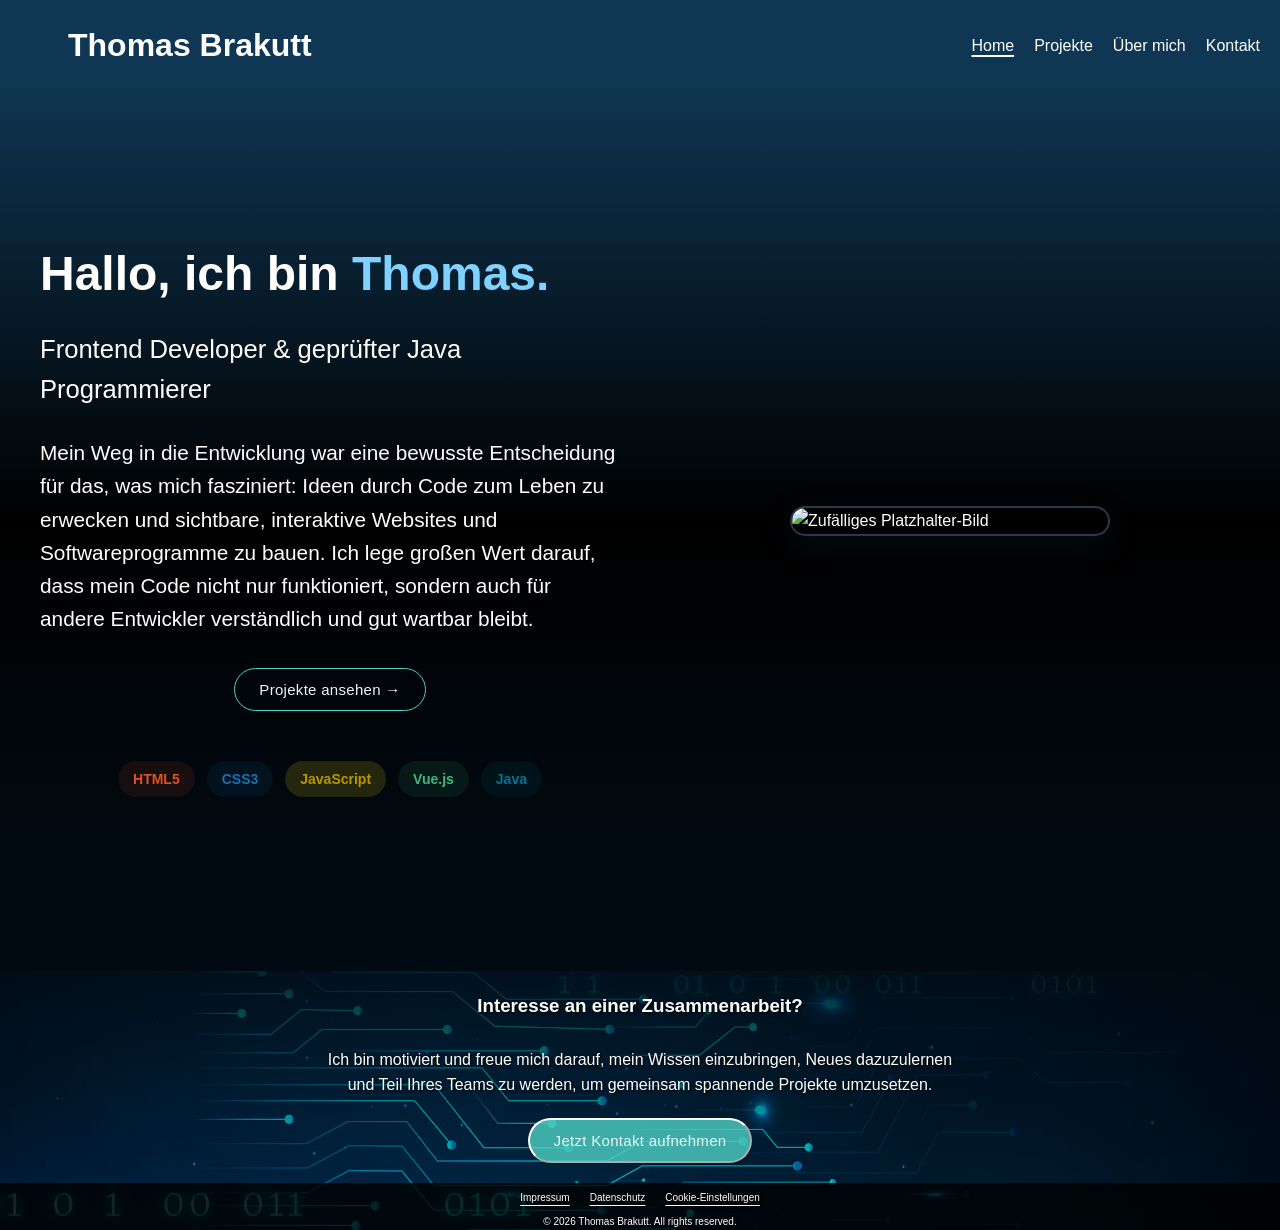
==== index.html @ 60d69ef4 "work on styling und text" ====
<!DOCTYPE html>
<html lang="en">

<head>
    <meta charset="UTF-8">
    <meta name="viewport" content="width=device-width, initial-scale=1.0">
    <title>Portfolio - Thomas Brakutt</title>

    <link rel="stylesheet" href="style.css">
    <script src="script.js"></script>

</head>

<body class="home">
    <header>
        <h1 class="head-h1">Thomas Brakutt</h1>
        <nav>
            <ul>
                <li><a href="#home" class="nav-home">Home</a></li>
                <li><a href="projekte.html" class="nav-projekte">Projekte</a></li>
                <li><a href="ueber-mich.html" class="nav-ueber-mich">Über mich</a></li>
                <li><a href="kontakt.html" class="nav-kontakt">Kontakt</a></li>
            </ul>
        </nav>
    </header>
    <main>
        <section class="text-section">
            <h1 class="title">Hallo, ich bin
                <strong class="color-word">Thomas.</strong>
            </h1>
            <br>
            <p class="intro-text">
                Frontend Developer & geprüfter Java Programmierer </p>
            <br>
            <p class="running-text">
                Mein Weg in die Entwicklung war eine bewusste Entscheidung für das, was mich fasziniert: Ideen durch
                Code zum Leben zu erwecken und sichtbare, interaktive Websites und Softwareprogramme zu bauen. Ich lege
                großen Wert darauf, dass mein Code nicht nur funktioniert, sondern auch für andere Entwickler
                verständlich und gut wartbar bleibt.
            </p>
            <button class="button-main" id="projekte-button">Projekte ansehen →</button>

            <ul class="tech-stack">
                <li class="badge tech-html">HTML5</li>
                <li class="badge tech-css">CSS3</li>
                <li class="badge tech-js">JavaScript</li>
                <li class="badge tech-vue">Vue.js</li>
                <li class="badge tech-java">Java</li>
            </ul>

        </section>

        <figure>
            <!--  <img src="assets/images/profilbild.jpg" alt="Beschreibung des Bildes"> -->
            <img src="https://picsum.photos/400/550" alt="Zufälliges Platzhalter-Bild">
            <figcaption>Thomas Brakutt, Profilbild</figcaption>
        </figure>
    </main>

    <footer>
        <section class="footer-info">
            <h3>Interesse an einer Zusammenarbeit?</h3>
            <br>
            <p>Ich bin motiviert und freue mich darauf, mein Wissen einzubringen, Neues dazuzulernen
                <br>
                und Teil Ihres Teams zu werden, um gemeinsam spannende Projekte umzusetzen.
            </p>
        </section>

        <button class="button-footer" id="kontakt-button">Jetzt Kontakt aufnehmen</button>

        <section class="footnote">
            <nav>
                <ul>
                    <li><a href="#impressum">Impressum</a></li>
                    <li><a href="#datenschutz">Datenschutz</a></li>
                    <li><a href="#cookie-einstellungen">Cookie-Einstellungen</a></li>
                </ul>
            </nav>
            <p class="copy">&copy; 2026 Thomas Brakutt. All rights reserved.</p>
        </section>
    </footer>
</body>

</html>
---- style.css ----
/* CSS Reset: entfernt Standardabstände und sorgt für einheitliche Box-Berechnung */
* {
  margin: 0; /* keine äußeren Abstände */
  padding: 0; /* keine inneren Abstände */
  box-sizing: border-box; /* Breite und Höhe schließen Padding und Border ein */
}

html,
body {
  height: 100%; /* Seitenhöhe auf volle Viewport-Höhe setzen */
  font-family: Arial, sans-serif; /* Standard-Schriftart für die Seite */
}

body {
  line-height: 1.6; /* bessere Lesbarkeit durch großzügigen Zeilenabstand */
  color: #333; /* dunkle Textfarbe für guten Kontrast */
  background-color: #fff; /* weißer Seitenhintergrund */
}

/* Weitere häufige Resets */
a {
  text-decoration: none; /* Links ohne Unterstrich anzeigen */
}

ul,
ol {
  list-style: none; /* Aufzählungszeichen und Nummerierungen entfernen */
}

img {
  max-width: 100%; /* Bilder passen sich an die Containerbreite an */
  height: auto; /* Höhe wird proportional beibehalten */
}

/* CSS-Variablen für wiederverwendbare Button-Stile */
:root {
  --button-padding: 12px 24px; /* Innenabstand der Buttons */
  --button-font-size: 15px; /* Schriftgröße der Buttons */
  --button-border-radius: 999px; /* sehr weich abgerundete Ecken */
  --button-bg-color: transparent; /* transparenten Hintergrund */
  --button-color: #e6f7f7; /* helle Textfarbe */
  --button-border-color: #4fd1c5; /* türkisfarbener Rand */
  --button-hover-bg: rgba(79, 209, 197, 0.18); /* dezente Hover-Füllung */
}

/* ---------------    Styling für den Header    --------------- */
header {
  background-color: #0f3754; /* dunkler Blaugrau-Hintergrund */
  padding: 20px 20px 0px; /* Außenabstand im Header */
  display: flex; /* Flexbox für Layout */
  justify-content: space-between; /* Inhalt links und rechts verteilen */
  align-items: center; /* Inhalte vertikal zentrieren */
}

header h1 {
  color: white; /* weiße Schrift im Header */
  margin-left: 3rem; /* Abstand vom linken Rand */
}

header nav ul {
  display: flex; /* Navigation in einer Reihe anordnen */
  gap: 20px; /* Abstand zwischen den Navigationseinträgen */
}

header nav ul li a {
  color: white; /* weiße Linkfarbe */
  text-decoration: none; /* kein Unterstrich standardmäßig */
  text-decoration-color: white; /* Unterstrichfarbe weiß */
  text-underline-offset: 4px; /* Unterstrich etwas höher setzen */
  transition: all 0.2s ease; /* sanfter Übergang bei Hover */
}

header nav ul li a:hover {
  color: #e0e0e0; /* hellere Farbe beim Hover */
  text-decoration: underline; /* Unterstrich beim Hover */
  text-decoration-thickness: 2px; /* etwas dickere Linie */
}

header nav ul li a:active {
  text-decoration-thickness: 3px; /* kräftigerer Unterstrich beim Klick */
  color: #cccccc; /* etwas hellere Farbe beim Aktivieren */
}

/* Aktive Links basierend auf der Seite */
body.home .nav-home,
body.projekte .nav-projekte,
body.ueber-mich .nav-ueber-mich,
body.kontakt .nav-kontakt {
  text-decoration: underline; /* aktive Seite in Navigation hervorheben */
  text-decoration-thickness: 2px; /* dickere Unterstreichung */
}

/* ---------------    Styling für den main    ---------------  */
main {
  background: linear-gradient(
    to bottom,
    #0f3754 0%,
    black 50%,
    #010a12 90%
  ); /* dunkler Farbverlauf als Hintergrund */
  color: white; /* Textfarbe für weißen Text auf dunklem Hintergrund */
  display: flex; /* Inhalte nebeneinander anordnen */
  align-items: center; /* Inhalte vertikal zentrieren */
  justify-content: space-between;
  padding: 20px; /* Innenabstand */
  min-height: 100vh; /* Hauptbereich nimmt mindestens die ganze Bildschirmhöhe ein */
}

main section {
  flex: 1; /* Section kann flexibel wachsen oder schrumpfen */
  max-width: 50%; /* Breite der Section begrenzen */
  display: flex; /* Flexbox für den Inhalt */
  flex-direction: column; /* Inhalte untereinander anordnen */
  align-items: flex-start; /* Inhalte linksbündig ausrichten */
  justify-content: center; /* Textblock vertikal sauber ausrichten */
}

.text-section {
  padding: 20px; /* Innenabstand für den Textbereich */
}

main section h1,
main section p {
  text-align: left; /* Text links ausrichten */
  width: 100%; /* volle Breite der Section nutzen */
}
.color-word {
  color: #7fd1ff; /* Beispiel-Farbe für hervorzuhebende Wörter */
}

.title {
  font-size: 3rem; /* große Überschrift */
  line-height: 1.2; /* kompakter Zeilenabstand */
}

.intro-text {
  font-size: 1.6rem; /* etwas größere Schrift für Einleitung */
}

.running-text {
  font-size: 1.3rem; /* Standardgröße für Fließtext */
}

/* ---------------    Styling Badges    ---------------  */

/* Container für die Badges */
.tech-stack {
  display: flex;
  justify-content: center; /* Zentriert die Badges horizontal */
  flex-wrap: wrap; /* Bricht automatisch in die nächste Zeile um, wenn der Platz knapp wird */
  gap: 12px; /* Abstand zwischen den Badges */
  list-style: none; /* Entfernt die Aufzählungspunkte */
  padding: 0; /* Entfernt Standard-Padding der Liste */
  margin: 50px auto 0; /* Abstand nach oben und re/li auto */
}

/* Basis-Styling für jedes einzelne Badge */
.badge {
  font-family: sans-serif; /* Nutze hier gerne deine globale Schriftart */
  font-size: 0.875rem; /* Etwas kleiner als der Fließtext (ca. 14px) */
  font-weight: 600; /* Leicht fett für bessere Lesbarkeit */
  padding: 6px 14px; /* Innerer Abstand: oben/unten 6px, links/rechts 14px */
  border-radius: 20px; /* Macht die typische, runde Pillen-Form */
  border: 1px solid rgba(0, 0, 0, 0.08); /* Sehr feiner, dezenter Rand */
  transition: transform 0.2s ease; /* Weicher Effekt beim Drüberfahren */
}

/* Ein kleiner Hover-Effekt zeigt, dass die Seite interaktiv ist */
.badge:hover {
  transform: translateY(-2px);
}

/* Individuelle, dezente Markenfarben (Clean & Pastell) */
.tech-html {
  background-color: rgba(227, 79, 38, 0.1); /* HTML Orange mit 10% Deckkraft */
  color: #e34f26;
}

.tech-css {
  background-color: rgba(21, 114, 182, 0.1); /* CSS Blau mit 10% Deckkraft */
  color: #1572b6;
}

.tech-js {
  background-color: rgba(
    247,
    223,
    30,
    0.15
  ); /* JS Gelb (etwas mehr Deckkraft wegen Lesbarkeit) */
  color: #b89700; /* Etwas dunkleres Gelb für guten Kontrast */
}

.tech-vue {
  background-color: rgba(65, 184, 131, 0.1); /* Vue Grün mit 10% Deckkraft */
  color: #41b883;
}

.tech-java {
  background-color: rgba(0, 115, 150, 0.1); /* Java Blau mit 10% Deckkraft */
  color: #007396;
}

/* ---------------   Ende Styling Badges    ---------------  */

main figure {
  flex-shrink: 0; /* Bildbereich wird nicht kleiner als gewünscht */
  flex-basis: 40%; /* Bildbereich etwas kleiner machen */
  display: flex; /* Bild zentriert im Bereich platzieren */
  justify-content: flex-end; /* horizontal zentrieren */
  align-items: center; /* vertikal zentrieren */
  padding-right: 150px;
}

main figure img {
  display: block; /* Bild als Blockelement */
  width: 320px; /* Bild etwas kleiner als zuvor */
  min-width: 320px; /* Mindestbreite für das Bild */
  max-width: none; /* nicht größer als der Container */
  object-fit: cover; /* Bild passend zuschneiden */
  margin: 0; /* keine zusätzlichen Abstände */

  border-radius: 48px; /* weich abgerundete Ecken statt Pillenform */
  border-color: rgba(60, 84, 101, 0.68); /* dezenter blauer Rahmen */
  border-width: 2px; /* etwas feinerer Rahmen */
  border: 2px solid rgba(60, 84, 101, 0.68);
  /*border-style: solid; /* durchgezogener Rahmen */
  box-shadow: 0 10px 30px rgba(15, 55, 84, 0.25); /* dezentere Schattenwirkung */
}

main figcaption {
  position: absolute; /* aus dem normalen Flow genommen */
  left: -10000px; /* weit nach links verschoben */
  width: 1px; /* sehr kleine Breite */
  height: 1px; /* sehr kleine Höhe */
  overflow: hidden; /* Inhalte nicht sichtbar machen */
}

main section button {
  margin-top: 2rem; /* Abstand zum vorherigen Inhalt */
  margin-inline: 0; /* keine seitlichen Abstände */
  align-self: center; /* Button linksbündig unter dem Text blocken */
}

/* Responsive Design: Bei kleinen Bildschirmen (z.B. Mobil) vertikal stapeln */
@media (max-width: 768px) {
  main {
    flex-direction: column; /* bei kleinen Bildschirmen vertikal stapeln */
    text-align: center; /* Text zentrieren */
  }

  body.home main .hero-section {
    align-items: center; /* Inhalte zentriert auf Mobilgeräten */
    max-width: 100%; /* volle Breite nutzen */
  }

  body.home main .hero-section .hero-title,
  body.home main .hero-section p {
    text-align: center; /* Überschrift und Text auf Mobilgeräten zentrieren */
  }

  body.home main .hero-section .hero-title {
    font-size: 2.5rem; /* kleinere Überschrift auf kleinen Displays */
  }

  body.home main .hero-section p {
    font-size: 1rem; /* kleinerer Fließtext auf mobilen Geräten */
  }
}

/* ---------------    Styling für den Footer    --------------- */
footer {
  background:
    linear-gradient(#010a12e0, rgba(0, 0, 0, 0.08)),
    url("assets/images/footer1.jpg"); /* Hintergrundbild im Footer */
  background-size: cover; /* Bild passend über die Fläche legen */
  background-position: center; /* Bild zentrieren */
  background-repeat: no-repeat; /* Bild nicht wiederholen */
  color: var(--button-bg-color); /* Textfarbe aus Variable */
  display: flex; /* Footer-Inhalte flexibel anordnen */
  flex-direction: column; /* vertikal anordnen */
  align-items: center; /* Inhalte zentrieren */
  text-align: center; /* Text zentriert */
  text-shadow: 1px 1px 3px rgba(0, 0, 0, 0.8); /* subtile Schattierung */
}

.footer-info {
  padding: 20px; /* großzügiger Innenabstand im Footer-Textbereich */
  color: white; /* weiße Schriftfarbe für bessere Lesbarkeit */
}

footer nav ul {
  display: flex; /* Footer-Links in einer Reihe */
  justify-content: center; /* zentriert anordnen */
  gap: 20px; /* Abstand zwischen den Links */
}

footer nav ul li a {
  color: white; /* Linkfarbe aus Variable */
  text-decoration: underline; /* Unterstrich für Footer-Links */
  text-decoration-color: white; /* Unterstrichfarbe weiß */
  text-underline-offset: 4px; /* Unterstrich leicht versetzt */
  text-shadow: 1px 1px 3px rgba(0, 0, 0, 0.8); /* Lesbarkeit verbessern */
  font-size: 10px; /* kleine Schriftgröße für Footer-Links */
  transition: all 0.2s ease; /* sanfter Hover-Effekt */
}

footer nav ul li a:hover {
  color: #e0e0e0; /* hellere Farbe beim Hover */
  text-decoration-thickness: 2px; /* etwas dickere Unterstreichung */
}

footer nav ul li a:active {
  text-decoration-thickness: 3px; /* stärkerer Unterstrich beim Klick */
  color: #aaaaaa; /* etwas dunkler beim Aktivieren */
}

.button-footer {
  margin-bottom: 20px; /* Abstand oben und unten zum Button */
  padding: 12px 24px; /* Innenabstand der Buttons */
  font-size: 15px; /* Schriftgröße der Buttons */
  border-radius: 999px; /* sehr weich abgerundete Ecken */
  background-color: #4fd1c4cb; /* transparenten Hintergrund */
  color: #e6f7f7; /* helle Textfarbe */
  border-color: white; /* türkisfarbener Rand */
  cursor: pointer; /* Mauszeiger als Button anzeigen */
  transition: all 0.2s ease; /* sanfte Übergänge bei Hover/Active */
  letter-spacing: 0.02em; /* etwas luftigerer Text */
}

.button-footer:hover {
  background-color: rgba(0, 0, 0, 0.463); /* schwarze Füllung beim Hover */
  transform: translateY(-2px); /* Button leicht nach oben bewegen */
  box-shadow: 0 4px 10px rgba(79, 209, 197, 0.16); /* subtiler Glow-Effekt */
}

.button-footer:active {
  transform: translateY(0) scale(0.98); /* beim Klick wieder zurück und leicht kleiner */
}

/* Styling für Buttons (Hauptstyling) */
.button-main {
  padding: var(--button-padding); /* Innenabstand aus Variable */
  font-size: var(--button-font-size); /* Schriftgröße aus Variable */
  border-radius: var(--button-border-radius); /* sehr weich abgerundete Ecken */
  background-color: var(--button-bg-color); /* transparenter Hintergrund */
  color: var(--button-color); /* helle Textfarbe */
  border: 1px solid var(--button-border-color); /* dünner türkisfarbener Rand */
  cursor: pointer; /* Mauszeiger als Button anzeigen */
  transition: all 0.2s ease; /* sanfte Übergänge bei Hover/Active */
  letter-spacing: 0.02em; /* etwas luftigerer Text */
}

/* ---------------    Styling für .footnote    --------------- */
.footnote {
  width: 100%; /* volle Breite der Fußzeile */
  margin: 0; /* keine äußeren Abstände */
  background-color: rgba(
    0,
    0,
    0,
    0.8
  ); /* dunkler Hintergrund für bessere Lesbarkeit */
  color: white; /* weiße Textfarbe */
  text-align: center; /* zentrierter Text */
}

.button-main:hover {
  background-color: var(
    --button-hover-bg
  ); /* dezente türkisfarbene Füllung beim Hover */
  transform: translateY(-2px); /* Button leicht nach oben bewegen */
  box-shadow: 0 4px 10px rgba(79, 209, 197, 0.16); /* subtiler Glow-Effekt */
}

.button-main:active {
  transform: translateY(0) scale(0.98); /* beim Klick wieder zurück und leicht kleiner */
}

.copy {
  margin-top: 5px; /* kleiner Abstand nach oben */
  font-size: 10px; /* kleine Schriftgröße für Copyright */
}

/* ---------------    Styling für Über mich    --------------- */

/* Bild eckig machen und zentrieren */
body.ueber-mich main figure img {
  border-radius: 0; /* auf der Über-mich-Seite eckig statt rund */
  display: block; /* Bild als Block anzeigen */
  margin: 0 auto; /* Bild horizontal zentrieren */
}

/* Text zentrieren */
body.ueber-mich main section h2 {
  text-align: center; /* Überschrift zentriert */
  margin-bottom: 20px; /* Abstand zur folgenden Textpassage */
}

body.ueber-mich main section p {
  margin-inline: 20px; /* seitlicher Abstand für den Fließtext */
}

body.nav-ueber-mich main section button {
  margin-left: 100px; /* Button etwas weiter nach rechts verschoben */
}
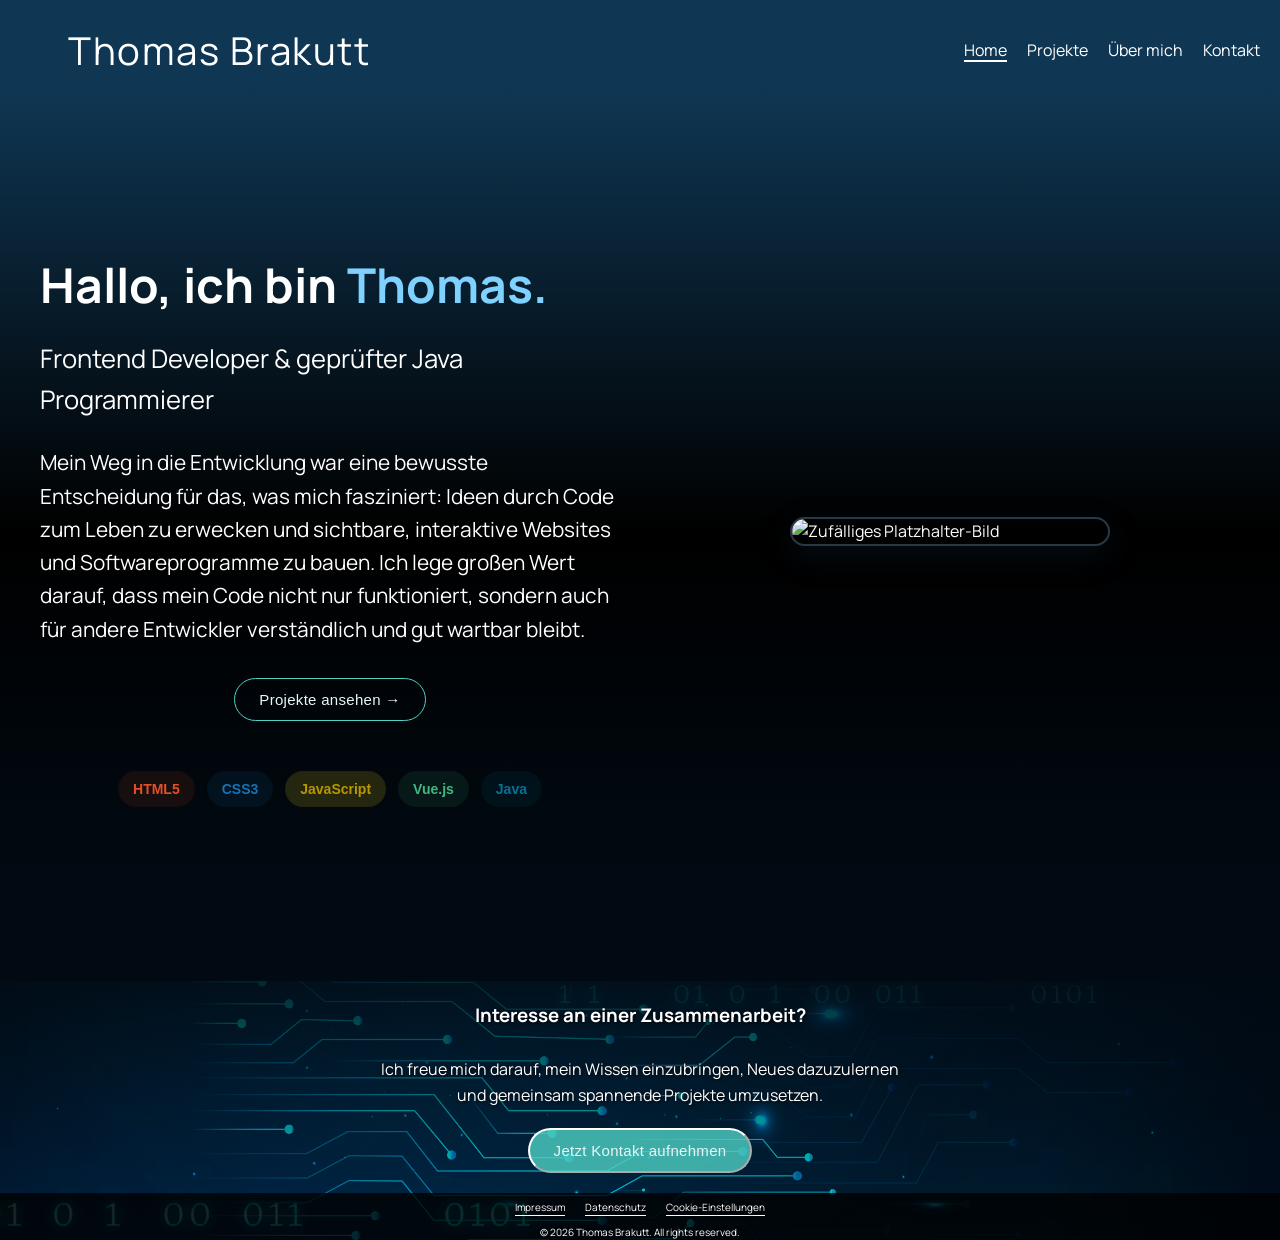
==== commit c3ce5d2d: "styling und inhalte hinzugefügt" ====
--- a/index.html
+++ b/index.html
@@ -6,6 +6,11 @@
     <meta name="viewport" content="width=device-width, initial-scale=1.0">
     <title>Portfolio - Thomas Brakutt</title>
 
+    <link rel="preconnect" href="https://fonts.googleapis.com">
+    <link rel="preconnect" href="https://fonts.gstatic.com" crossorigin>
+    <link href="https://fonts.googleapis.com/css2?family=Manrope:wght@400;500;600;700&family=VT323&display=swap"
+        rel="stylesheet">
+
     <link rel="stylesheet" href="style.css">
     <script src="script.js"></script>
 
@@ -13,7 +18,7 @@
 
 <body class="home">
     <header>
-        <h1 class="head-h1">Thomas Brakutt</h1>
+        <h1>Thomas Brakutt</h1>
         <nav>
             <ul>
                 <li><a href="#home" class="nav-home">Home</a></li>
@@ -61,10 +66,8 @@
         <section class="footer-info">
             <h3>Interesse an einer Zusammenarbeit?</h3>
             <br>
-            <p>Ich bin motiviert und freue mich darauf, mein Wissen einzubringen, Neues dazuzulernen
-                <br>
-                und Teil Ihres Teams zu werden, um gemeinsam spannende Projekte umzusetzen.
-            </p>
+            <p>Ich freue mich darauf, mein Wissen einzubringen, Neues dazuzulernen<br>und gemeinsam spannende Projekte
+                umzusetzen.</p>
         </section>
 
         <button class="button-footer" id="kontakt-button">Jetzt Kontakt aufnehmen</button>
--- a/style.css
+++ b/style.css
@@ -1,3 +1,5 @@
+@import url("https://fonts.googleapis.com/css2?family=Manrope:wght@400;500;600;700&family=VT323&display=swap");
+
 /* CSS Reset: entfernt Standardabstände und sorgt für einheitliche Box-Berechnung */
 * {
   margin: 0; /* keine äußeren Abstände */
@@ -8,7 +10,7 @@
 html,
 body {
   height: 100%; /* Seitenhöhe auf volle Viewport-Höhe setzen */
-  font-family: Arial, sans-serif; /* Standard-Schriftart für die Seite */
+  font-family: "Manrope", sans-serif; /* Standard-Schriftart für die Seite */
 }
 
 body {
@@ -53,6 +55,10 @@
 }
 
 header h1 {
+  font-family: "Manrope", sans-serif;
+  font-size: 2.4rem;
+  font-weight: 400;
+  letter-spacing: 0.04em;
   color: white; /* weiße Schrift im Header */
   margin-left: 3rem; /* Abstand vom linken Rand */
 }
@@ -106,6 +112,15 @@
   min-height: 100vh; /* Hauptbereich nimmt mindestens die ganze Bildschirmhöhe ein */
 }
 
+/* Projekte: vertikales Layout (Intro oben, Grid mittig, GitHub-Link unten) */
+body.projekte main {
+  flex-direction: column;
+  align-items: center;
+  justify-content: flex-start;
+  padding-top: 40px;
+  padding-bottom: 60px;
+}
+
 main section {
   flex: 1; /* Section kann flexibel wachsen oder schrumpfen */
   max-width: 50%; /* Breite der Section begrenzen */
@@ -200,6 +215,384 @@
   background-color: rgba(0, 115, 150, 0.1); /* Java Blau mit 10% Deckkraft */
   color: #007396;
 }
+
+/* =====================================================
+   PROJEKTE
+   ===================================================== */
+
+/* -----------------------------------------------------
+   Gesamtes Layout der Projektseite
+   ----------------------------------------------------- */
+
+body.projekte main {
+  display: flex;
+  flex-direction: column;
+
+  align-items: center;
+  justify-content: flex-start;
+
+  min-height: 100vh;
+
+  padding: 60px clamp(24px, 5vw, 80px) 80px;
+}
+
+/*
+   WICHTIG:
+   Überschreibt die allgemeine Regel:
+
+   main section {
+     max-width: 50%;
+     flex: 1;
+     ...
+   }
+
+   Diese Regel hatte die Projektseite eingeengt.
+*/
+body.projekte main > section {
+  width: 100%;
+  max-width: 1200px;
+
+  flex: none;
+
+  padding: 0;
+}
+
+/* =====================================================
+   INTRO
+   ===================================================== */
+
+body.projekte .projects-intro {
+  width: 100%;
+  max-width: 800px;
+
+  margin: 0 auto 50px;
+
+  display: block;
+
+  text-align: center;
+
+  color: white;
+}
+
+/* Überschrift */
+body.projekte .projects-intro h1 {
+  width: 100%;
+
+  margin-bottom: 14px;
+
+  text-align: center;
+
+  font-size: clamp(2.2rem, 4vw, 3rem);
+  line-height: 1.2;
+
+  color: #ffffff;
+}
+
+/* Beschreibung unter Überschrift */
+body.projekte .projects-intro p {
+  width: 100%;
+
+  text-align: center;
+
+  font-size: 1.05rem;
+  line-height: 1.7;
+
+  color: rgba(230, 247, 247, 0.85);
+}
+
+/* =====================================================
+   PROJEKT GRID
+   ===================================================== */
+
+body.projekte .projects-grid {
+  width: 100%;
+  max-width: 1200px;
+
+  margin: 0 auto 45px;
+
+  display: grid;
+
+  grid-template-columns: repeat(3, minmax(0, 1fr));
+
+  gap: 24px;
+
+  align-items: stretch;
+}
+
+/* =====================================================
+   PROJEKT KARTE
+   ===================================================== */
+
+.project-card {
+  width: 100%;
+
+  display: flex;
+  flex-direction: column;
+
+  overflow: hidden;
+
+  color: #ffffff;
+
+  /*
+     Dunkle Karte, damit sie sich schön
+     in dein bestehendes Design einfügt
+  */
+  background: rgba(15, 55, 84, 0.38);
+
+  border: 1px solid rgba(79, 209, 197, 0.18);
+
+  border-radius: 16px;
+
+  box-shadow: 0 12px 30px rgba(0, 0, 0, 0.25);
+
+  transition:
+    transform 0.25s ease,
+    border-color 0.25s ease,
+    box-shadow 0.25s ease;
+}
+
+/* =====================================================
+   HOVER DER GESAMTEN KARTE
+   ===================================================== */
+
+.project-card:hover {
+  transform: translateY(-6px);
+
+  border-color: rgba(79, 209, 197, 0.65);
+
+  box-shadow:
+    0 15px 35px rgba(0, 0, 0, 0.35),
+    0 0 18px rgba(79, 209, 197, 0.13);
+}
+
+/* =====================================================
+   PROJEKT BILD
+   ===================================================== */
+
+.project-card img {
+  display: block;
+
+  width: 100%;
+
+  /*
+     Alle Projektbilder bekommen
+     dasselbe Seitenverhältnis
+  */
+  aspect-ratio: 16 / 10;
+
+  height: auto;
+
+  object-fit: cover;
+
+  /*
+     dezente Trennlinie zwischen
+     Screenshot und Textbereich
+  */
+  border-bottom: 1px solid rgba(79, 209, 197, 0.15);
+}
+
+/* =====================================================
+   INHALT DER KARTE
+   ===================================================== */
+
+.card-body {
+  flex: 1;
+
+  display: flex;
+  flex-direction: column;
+
+  padding: 22px;
+
+  gap: 10px;
+}
+
+/* Projektname */
+.card-body h3 {
+  margin: 0;
+
+  font-size: 1.25rem;
+  font-weight: 600;
+
+  color: #ffffff;
+}
+
+/* Beschreibung */
+.card-body p {
+  margin: 0;
+
+  flex: 1;
+
+  font-size: 0.95rem;
+  line-height: 1.6;
+
+  color: rgba(230, 247, 247, 0.8);
+}
+
+/* =====================================================
+   BUTTON-BEREICH
+   ===================================================== */
+
+.card-actions {
+  display: flex;
+
+  gap: 10px;
+
+  margin-top: 16px;
+
+  flex-wrap: wrap;
+}
+
+/* Grunddesign für beide Links */
+.btn {
+  display: inline-flex;
+
+  align-items: center;
+  justify-content: center;
+
+  padding: 9px 18px;
+
+  border-radius: 999px;
+
+  font-size: 0.9rem;
+  font-weight: 500;
+
+  text-decoration: none;
+
+  cursor: pointer;
+
+  transition:
+    transform 0.2s ease,
+    background-color 0.2s ease,
+    border-color 0.2s ease,
+    box-shadow 0.2s ease;
+}
+
+/* =====================================================
+   LIVE BUTTON
+   ===================================================== */
+
+.btn-outline {
+  color: var(--button-border-color);
+
+  background: transparent;
+
+  border: 1px solid var(--button-border-color);
+}
+
+.btn-outline:hover {
+  background: var(--button-hover-bg);
+
+  transform: translateY(-2px);
+
+  box-shadow: 0 0 10px rgba(79, 209, 197, 0.25);
+}
+
+/* =====================================================
+   REPO BUTTON
+   ===================================================== */
+
+.btn-primary {
+  color: #071a1a;
+
+  background: var(--button-border-color);
+
+  border: 1px solid var(--button-border-color);
+}
+
+.btn-primary:hover {
+  transform: translateY(-2px);
+
+  box-shadow: 0 0 12px rgba(79, 209, 197, 0.4);
+}
+
+/* =====================================================
+   GITHUB BEREICH
+   ===================================================== */
+
+body.projekte .projects-more {
+  width: 100%;
+  max-width: 1200px;
+
+  display: flex;
+
+  justify-content: center;
+  align-items: center;
+
+  margin: 5px auto 0;
+}
+
+/* GitHub Button */
+.btn-github {
+  display: inline-flex;
+
+  align-items: center;
+  justify-content: center;
+
+  padding: 11px 22px;
+
+  color: #e6f7f7;
+
+  background: transparent;
+
+  border: 1px solid var(--button-border-color);
+
+  border-radius: 999px;
+
+  font-weight: 500;
+
+  transition:
+    transform 0.2s ease,
+    background-color 0.2s ease,
+    box-shadow 0.2s ease;
+}
+
+.btn-github:hover {
+  background: var(--button-hover-bg);
+
+  transform: translateY(-2px);
+
+  box-shadow: 0 0 12px rgba(79, 209, 197, 0.25);
+}
+
+/* =====================================================
+   RESPONSIVE
+   ===================================================== */
+
+/* Tablet */
+@media (max-width: 1024px) {
+  body.projekte .projects-grid {
+    grid-template-columns: repeat(2, minmax(0, 1fr));
+  }
+}
+
+/* Smartphone */
+@media (max-width: 700px) {
+  body.projekte main {
+    padding: 40px 20px 60px;
+  }
+
+  body.projekte .projects-intro {
+    margin-bottom: 35px;
+  }
+
+  body.projekte .projects-grid {
+    grid-template-columns: 1fr;
+
+    gap: 20px;
+  }
+
+  .project-card {
+    max-width: 500px;
+
+    margin-inline: auto;
+  }
+
+  .card-actions {
+    justify-content: flex-start;
+  }
+}
+
+/* --------------- Ende Projekte --------------- */
 
 /* ---------------   Ende Styling Badges    ---------------  */
 
@@ -384,23 +777,458 @@
 
 /* ---------------    Styling für Über mich    --------------- */
 
-/* Bild eckig machen und zentrieren */
+/* =====================================================
+   ÜBER MICH
+   ===================================================== */
+
+/* Gesamtes Layout der Über-mich-Seite */
+body.ueber-mich main {
+  display: flex;
+
+  align-items: center;
+  justify-content: center;
+
+  gap: clamp(50px, 6vw, 100px);
+
+  padding: 60px clamp(40px, 6vw, 100px);
+}
+
+/* =====================================================
+   TEXTBEREICH
+   ===================================================== */
+
+body.ueber-mich main .about-text {
+  /* Text bekommt etwas mehr Platz als das Bild */
+  flex: 1 1 60%;
+
+  width: 100%;
+  max-width: 750px;
+
+  /* überschreibt dein allgemeines
+     main section { max-width: 50%; } */
+  padding: 0;
+
+  display: flex;
+  flex-direction: column;
+
+  align-items: flex-start;
+  justify-content: center;
+}
+
+/* Überschrift */
+body.ueber-mich .about-text h2 {
+  width: 100%;
+
+  text-align: left;
+
+  margin-bottom: 30px;
+
+  font-size: 2rem;
+}
+
+/* Einzelne Textabsätze */
+body.ueber-mich .about-text p {
+  width: 100%;
+
+  margin: 0 0 1.5rem 0;
+
+  text-align: left;
+
+  line-height: 1.7;
+}
+
+/* Letzter Absatz braucht unten keinen zusätzlichen Abstand */
+body.ueber-mich .about-text p:last-of-type {
+  margin-bottom: 0;
+}
+
+/* =====================================================
+   KONTAKT-BUTTON
+   ===================================================== */
+
+body.ueber-mich .about-text .button-main {
+  align-self: center;
+
+  margin-top: 2rem;
+}
+
+/* =====================================================
+   BILDBEREICH
+   ===================================================== */
+
+body.ueber-mich main figure {
+  flex: 0 1 35%;
+
+  display: flex;
+
+  justify-content: center;
+  align-items: center;
+
+  /* überschreibt dein allgemeines padding-right: 150px */
+  padding-right: 0;
+}
+
+/* Bild */
 body.ueber-mich main figure img {
-  border-radius: 0; /* auf der Über-mich-Seite eckig statt rund */
-  display: block; /* Bild als Block anzeigen */
-  margin: 0 auto; /* Bild horizontal zentrieren */
-}
-
-/* Text zentrieren */
-body.ueber-mich main section h2 {
-  text-align: center; /* Überschrift zentriert */
-  margin-bottom: 20px; /* Abstand zur folgenden Textpassage */
-}
-
-body.ueber-mich main section p {
-  margin-inline: 20px; /* seitlicher Abstand für den Fließtext */
-}
-
-body.nav-ueber-mich main section button {
-  margin-left: 100px; /* Button etwas weiter nach rechts verschoben */
-}
+  display: block;
+
+  width: 100%;
+  max-width: 320px;
+  min-width: 0;
+
+  height: auto;
+
+  object-fit: cover;
+
+  margin: 0;
+
+  /* wenn du es weiterhin eckig möchtest */
+  border-radius: 0;
+
+  border: 2px solid rgba(60, 84, 101, 0.68);
+
+  box-shadow: 0 10px 30px rgba(15, 55, 84, 0.25);
+}
+
+/* =====================================================
+   RESPONSIVE
+   ===================================================== */
+
+@media (max-width: 900px) {
+  body.ueber-mich main {
+    flex-direction: column;
+
+    gap: 50px;
+
+    padding: 40px 24px;
+  }
+
+  body.ueber-mich main .about-text {
+    max-width: 700px;
+
+    flex: none;
+  }
+
+  body.ueber-mich main figure {
+    width: 100%;
+
+    flex: none;
+  }
+
+  body.ueber-mich main figure img {
+    max-width: 280px;
+  }
+}
+/* --------------- Kontaktformular Styles --------------- */
+
+/* =====================================================
+   GRUNDLAYOUT DER KONTAKTSEITE
+   ===================================================== */
+
+body.kontakt main .contact-grid {
+  width: 100%;
+  max-width: 1200px;
+
+  flex: none;
+
+  display: grid;
+  grid-template-columns: 1fr 1fr;
+
+  align-items: center;
+
+  /* Abstand zwischen Text und Formular */
+  gap: clamp(60px, 8vw, 140px);
+
+  /* gesamte Contact-Section mittig auf der Seite */
+  margin: 0 auto;
+
+  padding: 60px 40px;
+}
+
+/* =====================================================
+   LINKE SEITE
+   ===================================================== */
+
+.contact-left {
+  display: flex;
+
+  justify-content: flex-start;
+  align-items: center;
+
+  color: white;
+}
+
+/* Textbereich begrenzen */
+.placeholder-text {
+  width: 100%;
+  max-width: 420px;
+}
+
+/* Überschrift */
+.contact-left .placeholder-text h2 {
+  font-size: 2rem;
+
+  margin-bottom: 12px;
+
+  color: #e6f7f7;
+}
+
+/* Fließtext */
+.contact-left .placeholder-text p {
+  color: rgba(230, 247, 247, 0.9);
+
+  line-height: 1.5;
+
+  text-align: left;
+
+  margin: 0;
+}
+
+/* =====================================================
+   RECHTE SEITE
+   ===================================================== */
+
+.contact-right {
+  display: flex;
+
+  /* Formular innerhalb der rechten Hälfte zentrieren */
+  justify-content: center;
+  align-items: center;
+}
+
+/* =====================================================
+   FORMULAR
+   ===================================================== */
+
+.contact-form {
+  width: 100%;
+  max-width: 520px;
+
+  display: flex;
+  flex-direction: column;
+
+  /* Formularfelder über komplette Formularbreite */
+  align-items: stretch;
+}
+
+/* =====================================================
+   VORNAME + NACHNAME
+   ===================================================== */
+
+.form-row {
+  width: 100%;
+
+  display: grid;
+
+  grid-template-columns: 1fr 1fr;
+
+  gap: 12px;
+}
+
+/* Beide Felder gleich breit */
+.form-row .form-field {
+  width: 100%;
+}
+
+/* =====================================================
+   ALLGEMEINE FORM-FELDER
+   ===================================================== */
+
+.contact-form .form-field {
+  width: 100%;
+
+  max-width: none;
+}
+
+.form-field {
+  position: relative;
+
+  margin-bottom: 16px;
+}
+
+/* =====================================================
+   INPUT + TEXTAREA
+   ===================================================== */
+
+.form-field input,
+.form-field textarea {
+  width: 100%;
+
+  padding: 16px 12px;
+
+  border-radius: 8px;
+
+  border: 1px solid rgba(0, 0, 0, 0.12);
+
+  background: #ffffff;
+
+  color: #0b0b0b;
+
+  font-size: 1rem;
+
+  /*
+     Sorgt dafür, dass Border und Glow
+     weich ein- und ausgeblendet werden
+  */
+  transition:
+    border-color 0.2s ease,
+    box-shadow 0.2s ease;
+}
+
+/* Textarea darf nur vertikal verändert werden */
+.form-field textarea {
+  resize: vertical;
+}
+
+/* =====================================================
+   HOVER-EFFEKT
+   ===================================================== */
+
+.form-field input:hover,
+.form-field textarea:hover {
+  /* gleiche Türkisfarbe wie beim Button */
+  border-color: var(--button-border-color);
+
+  /*
+     Leichter türkisfarbener Glow
+  */
+  box-shadow:
+    0 0 6px rgba(79, 209, 197, 0.45),
+    0 0 14px rgba(79, 209, 197, 0.22);
+}
+
+/* =====================================================
+   FOCUS-EFFEKT
+   Sobald ein Feld angeklickt / ausgewählt wird
+   ===================================================== */
+
+.form-field input:focus,
+.form-field textarea:focus {
+  /* normalen Browser-Rahmen entfernen */
+  outline: none;
+
+  border-color: var(--button-border-color);
+
+  /*
+     Focus etwas stärker als Hover
+  */
+  box-shadow:
+    0 0 8px rgba(79, 209, 197, 0.55),
+    0 0 18px rgba(79, 209, 197, 0.28);
+}
+
+/* =====================================================
+   LABELS
+   Normal: links im Eingabefeld
+   ===================================================== */
+
+.form-field label {
+  position: absolute;
+
+  /* links statt rechts */
+  left: 12px;
+  right: auto;
+
+  top: 50%;
+
+  transform: translateY(-50%);
+
+  color: #6b6b6b;
+
+  pointer-events: none;
+
+  /* wichtig für Floating Label auf dem Rand */
+  background: #ffffff;
+
+  padding: 0 6px;
+
+  text-align: left;
+
+  width: auto;
+
+  transition:
+    transform 0.18s ease,
+    font-size 0.18s ease,
+    top 0.18s ease,
+    color 0.18s ease,
+    left 0.18s ease;
+}
+
+/* =====================================================
+   FLOATING LABEL
+   Beim Anklicken nach oben links auf den Rand
+   ===================================================== */
+
+.form-field input:focus + label,
+.form-field input:not(:placeholder-shown) + label,
+.form-field textarea:focus + label,
+.form-field textarea:not(:placeholder-shown) + label {
+  /* Label auf oberen Rand setzen */
+  top: 0;
+  left: 12px;
+
+  transform: translateY(-50%);
+
+  font-size: 0.82rem;
+
+  color: var(--button-border-color);
+
+  /* weißer Hintergrund über dem Border */
+  background: #ffffff;
+
+  /* etwas mehr Platz um den Text */
+  padding: 1px 7px;
+
+  /* weiche Ecken */
+  border-radius: 6px;
+}
+
+/* =====================================================
+   SENDEN BUTTON
+   ===================================================== */
+
+.contact-form .button-main {
+  margin-top: 8px;
+
+  /* Button mittig unter Formular */
+  align-self: center;
+}
+
+/* =====================================================
+   RESPONSIVE DESIGN
+   ===================================================== */
+
+@media (max-width: 900px) {
+  body.kontakt main .contact-grid {
+    /* Text und Formular untereinander */
+    grid-template-columns: 1fr;
+
+    gap: 50px;
+
+    max-width: 650px;
+
+    padding: 40px 24px;
+  }
+
+  /* Textblock auf kleineren Displays mittiger platzieren */
+  .contact-left {
+    justify-content: center;
+  }
+
+  .placeholder-text {
+    max-width: 520px;
+  }
+
+  /* Formular mittig */
+  .contact-right {
+    justify-content: center;
+  }
+
+  /* Vorname und Nachname untereinander */
+  .form-row {
+    grid-template-columns: 1fr;
+  }
+}
+
+/* --------------- Ende Kontaktformular Styles --------------- */
+/* Ende Kontaktformular Styles */
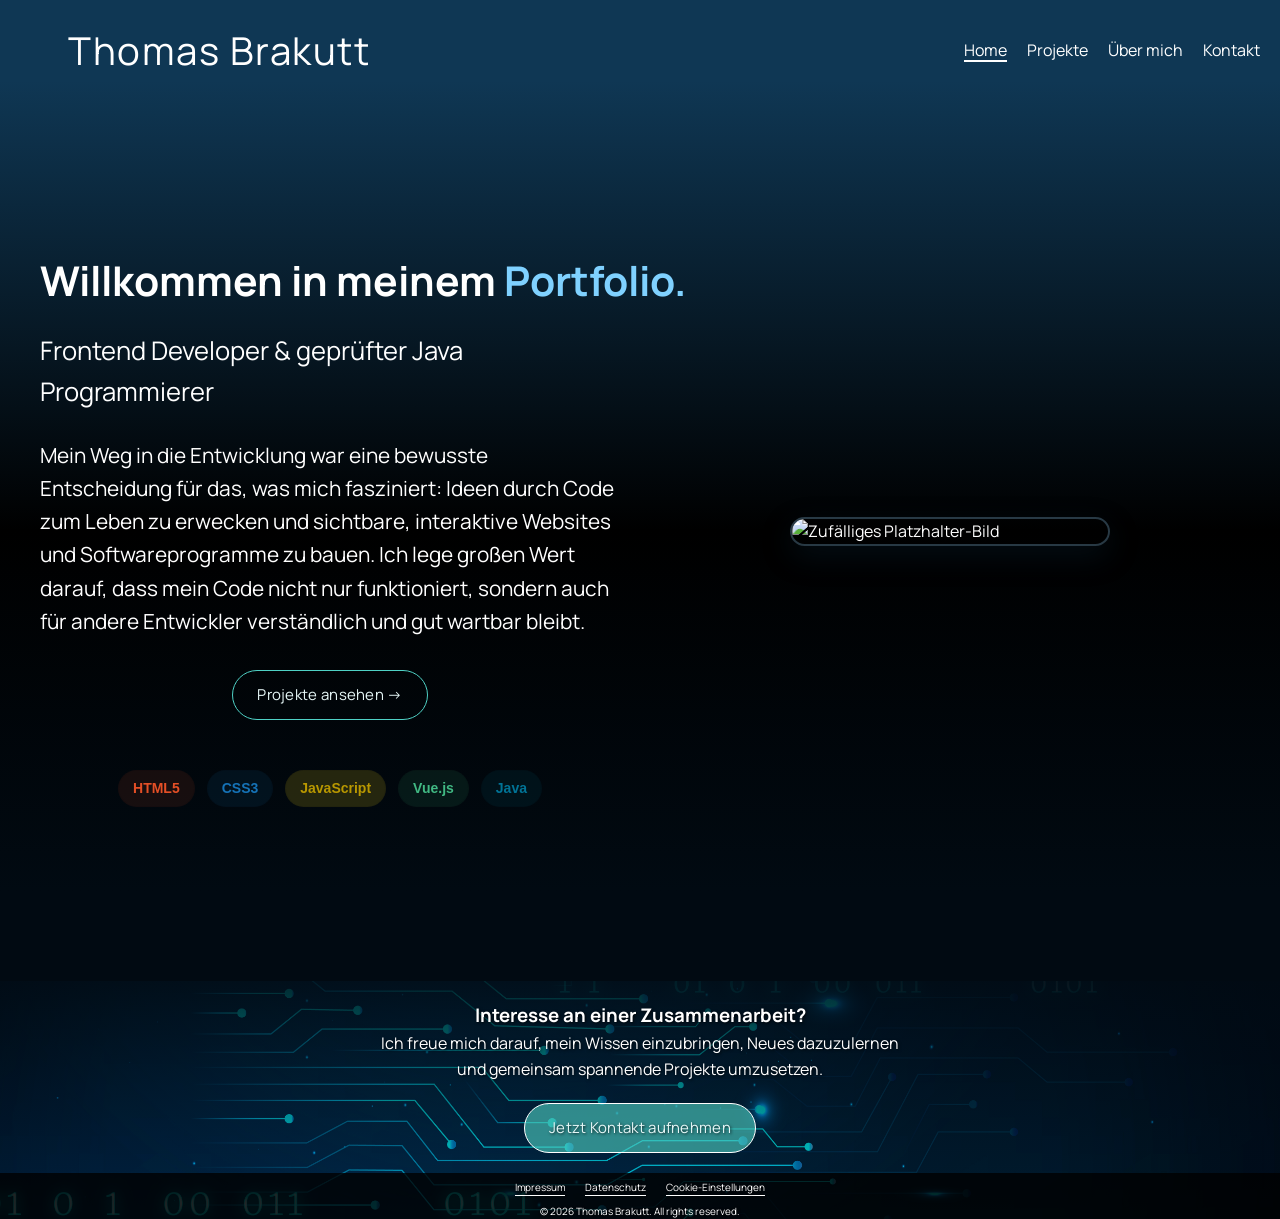
==== commit e3639347: "inhalt u. style_änderungen" ====
--- a/index.html
+++ b/index.html
@@ -1,88 +1,209 @@
 <!DOCTYPE html>
-<html lang="en">
+<html lang="de">
 
 <head>
     <meta charset="UTF-8">
     <meta name="viewport" content="width=device-width, initial-scale=1.0">
+
     <title>Portfolio - Thomas Brakutt</title>
 
     <link rel="preconnect" href="https://fonts.googleapis.com">
     <link rel="preconnect" href="https://fonts.gstatic.com" crossorigin>
+
     <link href="https://fonts.googleapis.com/css2?family=Manrope:wght@400;500;600;700&family=VT323&display=swap"
         rel="stylesheet">
 
     <link rel="stylesheet" href="style.css">
+
     <script src="script.js"></script>
-
 </head>
 
+
 <body class="home">
+
+    <!-- =====================================================
+         HEADER
+         ===================================================== -->
+
     <header>
-        <h1>Thomas Brakutt</h1>
+
+        <h1 class="site-name">
+            <a href="index.html">Thomas Brakutt</a>
+        </h1>
+
         <nav>
             <ul>
-                <li><a href="#home" class="nav-home">Home</a></li>
-                <li><a href="projekte.html" class="nav-projekte">Projekte</a></li>
-                <li><a href="ueber-mich.html" class="nav-ueber-mich">Über mich</a></li>
-                <li><a href="kontakt.html" class="nav-kontakt">Kontakt</a></li>
+                <li>
+                    <a href="index.html" class="nav-home">Home</a>
+                </li>
+
+                <li>
+                    <a href="projekte.html" class="nav-projekte">Projekte</a>
+                </li>
+
+                <li>
+                    <a href="ueber-mich.html" class="nav-ueber-mich">Über mich</a>
+                </li>
+
+                <li>
+                    <a href="kontakt.html" class="nav-kontakt">Kontakt</a>
+                </li>
             </ul>
         </nav>
+
     </header>
+
+
+    <!-- =====================================================
+         MAIN
+         ===================================================== -->
+
     <main>
+
+        <!-- Linke Seite / Text -->
         <section class="text-section">
-            <h1 class="title">Hallo, ich bin
-                <strong class="color-word">Thomas.</strong>
+
+            <h1 class="title">
+                Willkommen in meinem
+                <strong class="color-word">Portfolio.</strong>
             </h1>
+
             <br>
+
             <p class="intro-text">
-                Frontend Developer & geprüfter Java Programmierer </p>
+                Frontend Developer & geprüfter Java Programmierer
+            </p>
+
             <br>
+
             <p class="running-text">
-                Mein Weg in die Entwicklung war eine bewusste Entscheidung für das, was mich fasziniert: Ideen durch
-                Code zum Leben zu erwecken und sichtbare, interaktive Websites und Softwareprogramme zu bauen. Ich lege
-                großen Wert darauf, dass mein Code nicht nur funktioniert, sondern auch für andere Entwickler
-                verständlich und gut wartbar bleibt.
-            </p>
-            <button class="button-main" id="projekte-button">Projekte ansehen →</button>
-
+                Mein Weg in die Entwicklung war eine bewusste Entscheidung für das,
+                was mich fasziniert: Ideen durch Code zum Leben zu erwecken und
+                sichtbare, interaktive Websites und Softwareprogramme zu bauen.
+                Ich lege großen Wert darauf, dass mein Code nicht nur funktioniert,
+                sondern auch für andere Entwickler verständlich und gut wartbar bleibt.
+            </p>
+
+
+            <!-- Link zur Projektseite -->
+            <a href="projekte.html" class="button-main" id="projekte-button">
+                Projekte ansehen →
+            </a>
+
+
+            <!-- Technologien -->
             <ul class="tech-stack">
-                <li class="badge tech-html">HTML5</li>
-                <li class="badge tech-css">CSS3</li>
-                <li class="badge tech-js">JavaScript</li>
-                <li class="badge tech-vue">Vue.js</li>
-                <li class="badge tech-java">Java</li>
+
+                <li class="badge tech-html">
+                    HTML5
+                </li>
+
+                <li class="badge tech-css">
+                    CSS3
+                </li>
+
+                <li class="badge tech-js">
+                    JavaScript
+                </li>
+
+                <li class="badge tech-vue">
+                    Vue.js
+                </li>
+
+                <li class="badge tech-java">
+                    Java
+                </li>
+
             </ul>
 
         </section>
 
+
+        <!-- Rechte Seite / Profilbild -->
         <figure>
-            <!--  <img src="assets/images/profilbild.jpg" alt="Beschreibung des Bildes"> -->
+
+            <!-- später dein echtes Profilbild -->
+            <!--
+            <img
+                src="assets/images/profilbild.jpg"
+                alt="Thomas Brakutt"
+            >
+            -->
+
             <img src="https://picsum.photos/400/550" alt="Zufälliges Platzhalter-Bild">
-            <figcaption>Thomas Brakutt, Profilbild</figcaption>
+
+            <figcaption>
+                Thomas Brakutt, Profilbild
+            </figcaption>
+
         </figure>
+
     </main>
 
+
+    <!-- =====================================================
+         FOOTER
+         ===================================================== -->
+
     <footer>
+
         <section class="footer-info">
-            <h3>Interesse an einer Zusammenarbeit?</h3>
-            <br>
-            <p>Ich freue mich darauf, mein Wissen einzubringen, Neues dazuzulernen<br>und gemeinsam spannende Projekte
-                umzusetzen.</p>
+
+            <h3>
+                Interesse an einer Zusammenarbeit?
+            </h3>
+
+            <p>
+                Ich freue mich darauf, mein Wissen einzubringen,
+                Neues dazuzulernen<br>
+                und gemeinsam spannende Projekte umzusetzen.
+            </p>
+
         </section>
 
-        <button class="button-footer" id="kontakt-button">Jetzt Kontakt aufnehmen</button>
-
+
+        <!-- Link zur Kontaktseite -->
+        <a href="kontakt.html" class="button-footer">
+            Jetzt Kontakt aufnehmen
+        </a>
+
+
+        <!-- Unterer Footer -->
         <section class="footnote">
+
             <nav>
                 <ul>
-                    <li><a href="#impressum">Impressum</a></li>
-                    <li><a href="#datenschutz">Datenschutz</a></li>
-                    <li><a href="#cookie-einstellungen">Cookie-Einstellungen</a></li>
+
+                    <li>
+                        <a href="#impressum">
+                            Impressum
+                        </a>
+                    </li>
+
+                    <li>
+                        <a href="#datenschutz">
+                            Datenschutz
+                        </a>
+                    </li>
+
+                    <li>
+                        <a href="#cookie-einstellungen">
+                            Cookie-Einstellungen
+                        </a>
+                    </li>
+
                 </ul>
             </nav>
-            <p class="copy">&copy; 2026 Thomas Brakutt. All rights reserved.</p>
+
+
+            <p class="copy">
+                &copy; 2026 Thomas Brakutt. All rights reserved.
+            </p>
+
         </section>
+
     </footer>
+
 </body>
 
 </html>
--- a/style.css
+++ b/style.css
@@ -54,15 +54,28 @@
   align-items: center; /* Inhalte vertikal zentrieren */
 }
 
-header h1 {
+/* Thomas Brakutt Überschrift */
+.site-name {
+  margin-left: 3rem;
+}
+
+.site-name a {
+  color: white;
+  text-decoration: none;
+
   font-family: "Manrope", sans-serif;
   font-size: 2.4rem;
   font-weight: 400;
   letter-spacing: 0.04em;
-  color: white; /* weiße Schrift im Header */
-  margin-left: 3rem; /* Abstand vom linken Rand */
-}
-
+
+  transition: color 0.2s ease;
+}
+
+.site-name a:hover {
+  color: #e0e0e0;
+}
+
+/* Navigation Header*/
 header nav ul {
   display: flex; /* Navigation in einer Reihe anordnen */
   gap: 20px; /* Abstand zwischen den Navigationseinträgen */
@@ -144,8 +157,11 @@
 }
 
 .title {
-  font-size: 3rem; /* große Überschrift */
-  line-height: 1.2; /* kompakter Zeilenabstand */
+  /* Schrift je nach Bildschirmbreite automatisch anpassen, auf großen Displays aber bei maximal 3rem */
+  font-size: clamp(2rem, 3.2vw, 3rem);
+  line-height: 1.2;
+  /* Überschrift bleibt in einer Zeile */
+  white-space: nowrap;
 }
 
 .intro-text {
@@ -154,6 +170,13 @@
 
 .running-text {
   font-size: 1.3rem; /* Standardgröße für Fließtext */
+}
+
+#projekte-button {
+  display: inline-block;
+  align-self: center;
+  margin-top: 2rem;
+  text-decoration: none;
 }
 
 /* ---------------    Styling Badges    ---------------  */
@@ -236,18 +259,6 @@
   padding: 60px clamp(24px, 5vw, 80px) 80px;
 }
 
-/*
-   WICHTIG:
-   Überschreibt die allgemeine Regel:
-
-   main section {
-     max-width: 50%;
-     flex: 1;
-     ...
-   }
-
-   Diese Regel hatte die Projektseite eingeengt.
-*/
 body.projekte main > section {
   width: 100%;
   max-width: 1200px;
@@ -468,7 +479,7 @@
 }
 
 /* =====================================================
-   LIVE BUTTON
+   PROJEKTE ANSEHEN BUTTON
    ===================================================== */
 
 .btn-outline {
@@ -488,7 +499,7 @@
 }
 
 /* =====================================================
-   REPO BUTTON
+   QUELLCODE BUTTON
    ===================================================== */
 
 .btn-primary {
@@ -709,16 +720,18 @@
 }
 
 .button-footer {
-  margin-bottom: 20px; /* Abstand oben und unten zum Button */
-  padding: 12px 24px; /* Innenabstand der Buttons */
-  font-size: 15px; /* Schriftgröße der Buttons */
-  border-radius: 999px; /* sehr weich abgerundete Ecken */
-  background-color: #4fd1c4cb; /* transparenten Hintergrund */
-  color: #e6f7f7; /* helle Textfarbe */
-  border-color: white; /* türkisfarbener Rand */
-  cursor: pointer; /* Mauszeiger als Button anzeigen */
-  transition: all 0.2s ease; /* sanfte Übergänge bei Hover/Active */
-  letter-spacing: 0.02em; /* etwas luftigerer Text */
+  display: inline-block;
+  text-decoration: none;
+  margin-bottom: 20px;
+  padding: 12px 24px;
+  font-size: 15px;
+  border-radius: 999px;
+  background-color: #4fd1c49b;
+  color: #e6f7f7;
+  border: 1px solid white;
+  cursor: pointer;
+  transition: all 0.2s ease;
+  letter-spacing: 0.02em;
 }
 
 .button-footer:hover {
@@ -934,7 +947,7 @@
   display: grid;
   grid-template-columns: 1fr 1fr;
 
-  align-items: center;
+  align-items: start;
 
   /* Abstand zwischen Text und Formular */
   gap: clamp(60px, 8vw, 140px);
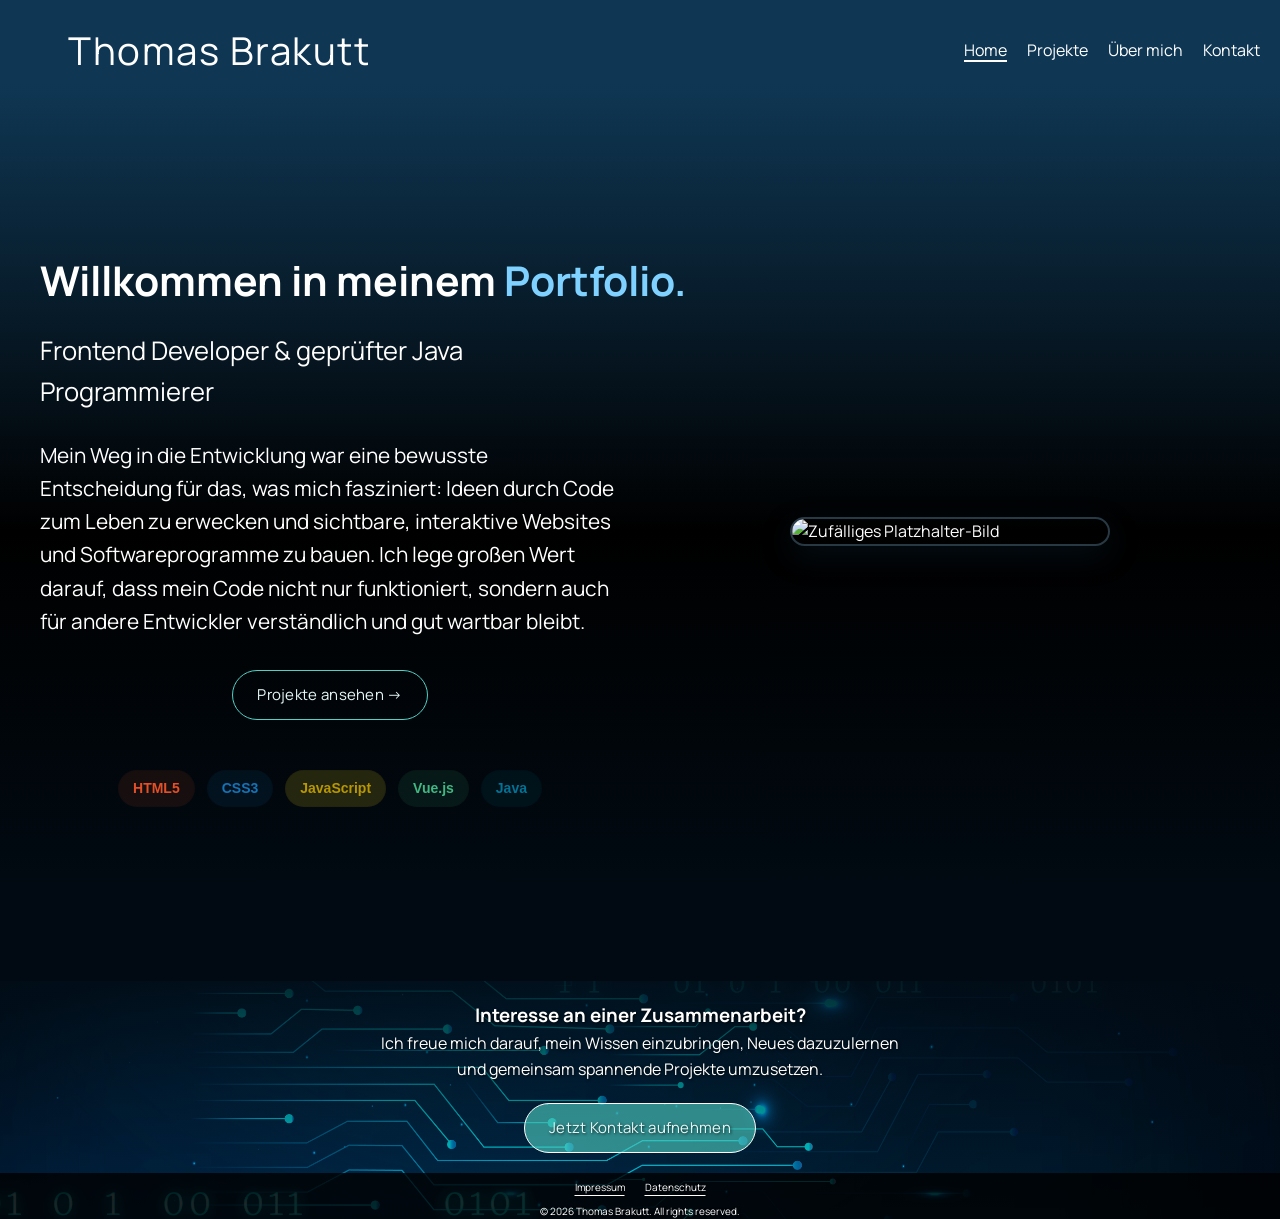
==== commit 1f72807f: "styling hinzugeführt und impressum angelegt" ====
--- a/index.html
+++ b/index.html
@@ -175,23 +175,15 @@
                 <ul>
 
                     <li>
-                        <a href="#impressum">
-                            Impressum
-                        </a>
+                        <a href="impressum.html">Impressum</a>
                     </li>
 
                     <li>
-                        <a href="#datenschutz">
+                        <a href="datenschutz.html">
                             Datenschutz
                         </a>
                     </li>
 
-                    <li>
-                        <a href="#cookie-einstellungen">
-                            Cookie-Einstellungen
-                        </a>
-                    </li>
-
                 </ul>
             </nav>
 
--- a/style.css
+++ b/style.css
@@ -1245,3 +1245,70 @@
 
 /* --------------- Ende Kontaktformular Styles --------------- */
 /* Ende Kontaktformular Styles */
+
+/* =====================================================
+   IMPRESSUM / RECHTLICHE SEITEN
+   ===================================================== */
+
+body.impressum .legal-main {
+  display: flex;
+  justify-content: center;
+  align-items: flex-start;
+
+  min-height: 100vh;
+
+  padding: 80px 40px;
+}
+
+body.impressum .legal-content {
+  width: 100%;
+  max-width: 800px;
+
+  display: block;
+
+  color: white;
+}
+
+body.impressum .legal-content h2 {
+  margin-bottom: 40px;
+
+  font-size: 2.5rem;
+
+  color: #ffffff;
+}
+
+body.impressum .legal-content h3 {
+  margin-top: 30px;
+  margin-bottom: 10px;
+
+  font-size: 1.2rem;
+
+  color: #e6f7f7;
+}
+
+body.impressum .legal-content p {
+  margin: 0;
+
+  line-height: 1.8;
+
+  color: rgba(230, 247, 247, 0.9);
+}
+
+body.impressum .legal-content a {
+  color: var(--button-border-color);
+
+  text-decoration: none;
+
+  transition: color 0.2s ease;
+}
+
+body.impressum .legal-content a:hover {
+  text-decoration: underline;
+}
+
+/* Smartphone */
+@media (max-width: 768px) {
+  body.impressum .legal-main {
+    padding: 50px 24px;
+  }
+}
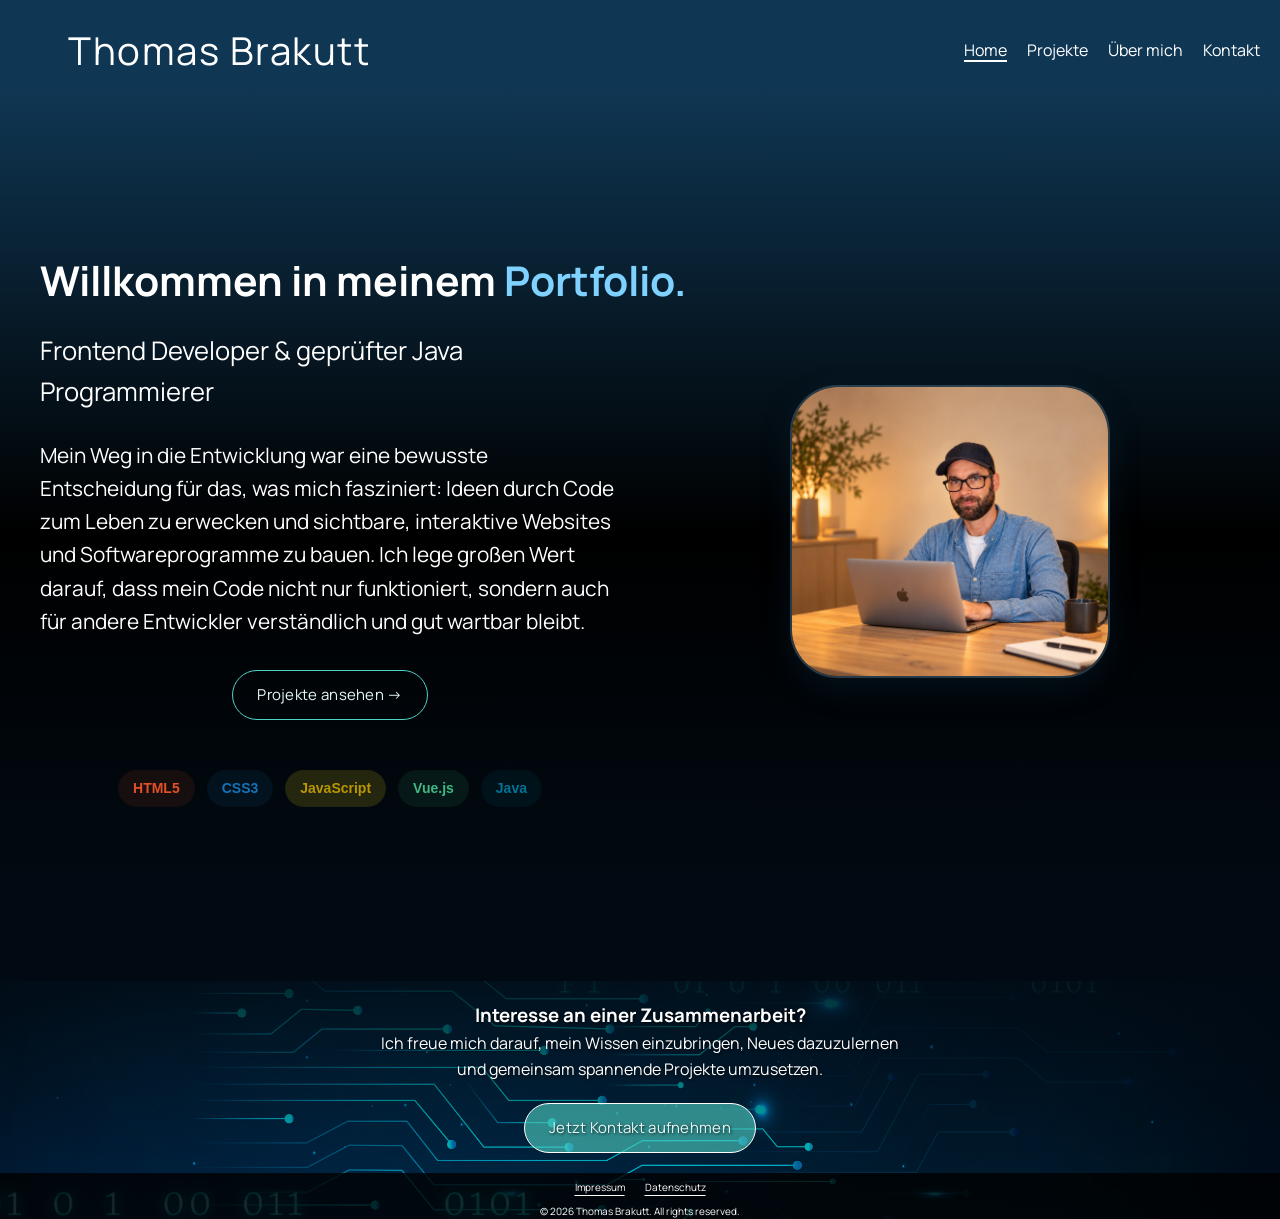
==== commit c3264d3b: "Profilbid hinzugefügt" ====
--- a/index.html
+++ b/index.html
@@ -15,7 +15,7 @@
 
     <link rel="stylesheet" href="style.css">
 
-    <script src="script.js"></script>
+    <script src="script.js" defer></script>
 </head>
 
 
@@ -121,17 +121,7 @@
 
         <!-- Rechte Seite / Profilbild -->
         <figure>
-
-            <!-- später dein echtes Profilbild -->
-            <!--
-            <img
-                src="assets/images/profilbild.jpg"
-                alt="Thomas Brakutt"
-            >
-            -->
-
-            <img src="https://picsum.photos/400/550" alt="Zufälliges Platzhalter-Bild">
-
+            <img src="assets/images/profilbild.png" alt="Thomas Brakutt" class="profile-picture" />
             <figcaption>
                 Thomas Brakutt, Profilbild
             </figcaption>
--- a/style.css
+++ b/style.css
@@ -1,69 +1,111 @@
+/* =========================================================
+   GOOGLE FONTS
+   ========================================================= */
+
+/*
+   Manrope = Hauptschrift
+   VT323    = aktuell als zusätzliche Schrift geladen
+              und kann später z. B. für Retro-Akzente genutzt werden
+*/
 @import url("https://fonts.googleapis.com/css2?family=Manrope:wght@400;500;600;700&family=VT323&display=swap");
 
-/* CSS Reset: entfernt Standardabstände und sorgt für einheitliche Box-Berechnung */
+/* =========================================================
+   RESET / GRUNDEINSTELLUNGEN
+   ========================================================= */
+
+/*
+   Entfernt Browser-Standardabstände
+   und sorgt für berechenbare Größen.
+*/
 * {
-  margin: 0; /* keine äußeren Abstände */
-  padding: 0; /* keine inneren Abstände */
-  box-sizing: border-box; /* Breite und Höhe schließen Padding und Border ein */
-}
-
-html,
+  margin: 0;
+  padding: 0;
+  box-sizing: border-box;
+}
+
+html {
+  min-height: 100%;
+  font-family: "Manrope", sans-serif;
+}
+
 body {
-  height: 100%; /* Seitenhöhe auf volle Viewport-Höhe setzen */
-  font-family: "Manrope", sans-serif; /* Standard-Schriftart für die Seite */
-}
-
-body {
-  line-height: 1.6; /* bessere Lesbarkeit durch großzügigen Zeilenabstand */
-  color: #333; /* dunkle Textfarbe für guten Kontrast */
-  background-color: #fff; /* weißer Seitenhintergrund */
-}
-
-/* Weitere häufige Resets */
+  min-height: 100%;
+
+  font-family: "Manrope", sans-serif;
+  line-height: 1.6;
+
+  color: #333333;
+  background-color: #ffffff;
+}
+
+/* Links standardmäßig ohne Unterstreichung */
 a {
-  text-decoration: none; /* Links ohne Unterstrich anzeigen */
-}
-
+  text-decoration: none;
+}
+
+/* Listen ohne Standard-Aufzählungszeichen */
 ul,
 ol {
-  list-style: none; /* Aufzählungszeichen und Nummerierungen entfernen */
-}
-
+  list-style: none;
+}
+
+/* Bilder niemals größer als ihr Container */
 img {
-  max-width: 100%; /* Bilder passen sich an die Containerbreite an */
-  height: auto; /* Höhe wird proportional beibehalten */
-}
-
-/* CSS-Variablen für wiederverwendbare Button-Stile */
+  max-width: 100%;
+  height: auto;
+}
+
+/*
+   Formularelemente übernehmen die Schriftart
+   der restlichen Website.
+*/
+button,
+input,
+textarea {
+  font: inherit;
+}
+
+/* =========================================================
+   CSS-VARIABLEN
+   ========================================================= */
+
 :root {
-  --button-padding: 12px 24px; /* Innenabstand der Buttons */
-  --button-font-size: 15px; /* Schriftgröße der Buttons */
-  --button-border-radius: 999px; /* sehr weich abgerundete Ecken */
-  --button-bg-color: transparent; /* transparenten Hintergrund */
-  --button-color: #e6f7f7; /* helle Textfarbe */
-  --button-border-color: #4fd1c5; /* türkisfarbener Rand */
-  --button-hover-bg: rgba(79, 209, 197, 0.18); /* dezente Hover-Füllung */
-}
-
-/* ---------------    Styling für den Header    --------------- */
+  --button-padding: 12px 24px;
+  --button-font-size: 15px;
+  --button-border-radius: 999px;
+
+  --button-bg-color: transparent;
+  --button-color: #e6f7f7;
+
+  --button-border-color: #4fd1c5;
+  --button-hover-bg: rgba(79, 209, 197, 0.18);
+}
+
+/* =========================================================
+   HEADER
+   ========================================================= */
+
 header {
-  background-color: #0f3754; /* dunkler Blaugrau-Hintergrund */
-  padding: 20px 20px 0px; /* Außenabstand im Header */
-  display: flex; /* Flexbox für Layout */
-  justify-content: space-between; /* Inhalt links und rechts verteilen */
-  align-items: center; /* Inhalte vertikal zentrieren */
-}
-
-/* Thomas Brakutt Überschrift */
+  display: flex;
+  justify-content: space-between;
+  align-items: center;
+
+  padding: 20px 20px 0;
+
+  background-color: #0f3754;
+}
+
+/* ---------------------------------------------------------
+   Name / Logo
+   --------------------------------------------------------- */
+
 .site-name {
   margin-left: 3rem;
 }
 
 .site-name a {
-  color: white;
-  text-decoration: none;
-
-  font-family: "Manrope", sans-serif;
+  color: #ffffff;
+
   font-size: 2.4rem;
   font-weight: 400;
   letter-spacing: 0.04em;
@@ -75,202 +117,310 @@
   color: #e0e0e0;
 }
 
-/* Navigation Header*/
+/* ---------------------------------------------------------
+   Hauptnavigation
+   --------------------------------------------------------- */
+
 header nav ul {
-  display: flex; /* Navigation in einer Reihe anordnen */
-  gap: 20px; /* Abstand zwischen den Navigationseinträgen */
+  display: flex;
+  gap: 20px;
 }
 
 header nav ul li a {
-  color: white; /* weiße Linkfarbe */
-  text-decoration: none; /* kein Unterstrich standardmäßig */
-  text-decoration-color: white; /* Unterstrichfarbe weiß */
-  text-underline-offset: 4px; /* Unterstrich etwas höher setzen */
-  transition: all 0.2s ease; /* sanfter Übergang bei Hover */
+  color: #ffffff;
+
+  text-decoration: none;
+  text-decoration-color: #ffffff;
+  text-underline-offset: 4px;
+
+  transition:
+    color 0.2s ease,
+    text-decoration-thickness 0.2s ease;
 }
 
 header nav ul li a:hover {
-  color: #e0e0e0; /* hellere Farbe beim Hover */
-  text-decoration: underline; /* Unterstrich beim Hover */
-  text-decoration-thickness: 2px; /* etwas dickere Linie */
+  color: #e0e0e0;
+
+  text-decoration: underline;
+  text-decoration-thickness: 2px;
 }
 
 header nav ul li a:active {
-  text-decoration-thickness: 3px; /* kräftigerer Unterstrich beim Klick */
-  color: #cccccc; /* etwas hellere Farbe beim Aktivieren */
-}
-
-/* Aktive Links basierend auf der Seite */
+  color: #cccccc;
+
+  text-decoration-thickness: 3px;
+}
+
+/*
+   Aktuelle Seite in der Navigation markieren.
+*/
 body.home .nav-home,
 body.projekte .nav-projekte,
 body.ueber-mich .nav-ueber-mich,
 body.kontakt .nav-kontakt {
-  text-decoration: underline; /* aktive Seite in Navigation hervorheben */
-  text-decoration-thickness: 2px; /* dickere Unterstreichung */
-}
-
-/* ---------------    Styling für den main    ---------------  */
+  text-decoration: underline;
+  text-decoration-thickness: 2px;
+}
+
+/* =========================================================
+   ALLGEMEINER MAIN-BEREICH
+   ========================================================= */
+
 main {
-  background: linear-gradient(
-    to bottom,
-    #0f3754 0%,
-    black 50%,
-    #010a12 90%
-  ); /* dunkler Farbverlauf als Hintergrund */
-  color: white; /* Textfarbe für weißen Text auf dunklem Hintergrund */
-  display: flex; /* Inhalte nebeneinander anordnen */
-  align-items: center; /* Inhalte vertikal zentrieren */
+  min-height: 100vh;
+
+  color: #ffffff;
+
+  background: linear-gradient(to bottom, #0f3754 0%, #000000 50%, #010a12 90%);
+}
+
+/* =========================================================
+   STARTSEITE
+   ========================================================= */
+
+body.home main {
+  display: flex;
   justify-content: space-between;
-  padding: 20px; /* Innenabstand */
-  min-height: 100vh; /* Hauptbereich nimmt mindestens die ganze Bildschirmhöhe ein */
-}
-
-/* Projekte: vertikales Layout (Intro oben, Grid mittig, GitHub-Link unten) */
+  align-items: center;
+
+  padding: 20px;
+}
+
+/* ---------------------------------------------------------
+   Linker Textbereich
+   --------------------------------------------------------- */
+
+body.home .text-section {
+  flex: 1 1 55%;
+
+  width: 100%;
+  max-width: 50%;
+
+  display: flex;
+  flex-direction: column;
+  align-items: flex-start;
+  justify-content: center;
+
+  padding: 20px;
+}
+
+body.home .text-section h1,
+body.home .text-section p {
+  width: 100%;
+  text-align: left;
+}
+
+/* Türkise Hervorhebung */
+.color-word {
+  color: #7fd1ff;
+}
+
+/* Hauptüberschrift */
+.title {
+  font-size: clamp(2rem, 3.2vw, 3rem);
+  line-height: 1.2;
+
+  /*
+     Auf größeren Displays bleibt die Überschrift
+     wie gewünscht in einer Zeile.
+  */
+  white-space: nowrap;
+}
+
+/* Untertitel */
+.intro-text {
+  font-size: 1.6rem;
+}
+
+/* Beschreibung */
+.running-text {
+  font-size: 1.3rem;
+}
+
+/* ---------------------------------------------------------
+   Projekt-Button auf der Startseite
+   --------------------------------------------------------- */
+
+#projekte-button {
+  display: inline-block;
+
+  align-self: center;
+
+  margin-top: 2rem;
+}
+
+/* =========================================================
+   TECHNOLOGIE-BADGES
+   ========================================================= */
+
+.tech-stack {
+  display: flex;
+  justify-content: center;
+  flex-wrap: wrap;
+
+  gap: 12px;
+
+  width: 100%;
+
+  margin: 50px auto 0;
+  padding: 0;
+}
+
+.badge {
+  padding: 6px 14px;
+
+  border: 1px solid rgba(0, 0, 0, 0.08);
+  border-radius: 20px;
+
+  font-family: sans-serif;
+  font-size: 0.875rem;
+  font-weight: 600;
+
+  transition: transform 0.2s ease;
+}
+
+/*
+   Dezenter Effekt.
+   Die Badges sind keine Links,
+   bewegen sich aber leicht beim Überfahren.
+*/
+.badge:hover {
+  transform: translateY(-2px);
+}
+
+/* HTML */
+.tech-html {
+  color: #e34f26;
+  background-color: rgba(227, 79, 38, 0.1);
+}
+
+/* CSS */
+.tech-css {
+  color: #1572b6;
+  background-color: rgba(21, 114, 182, 0.1);
+}
+
+/* JavaScript */
+.tech-js {
+  color: #b89700;
+  background-color: rgba(247, 223, 30, 0.15);
+}
+
+/* Vue */
+.tech-vue {
+  color: #41b883;
+  background-color: rgba(65, 184, 131, 0.1);
+}
+
+/* Java */
+.tech-java {
+  color: #007396;
+  background-color: rgba(0, 115, 150, 0.1);
+}
+
+/* =========================================================
+   STARTSEITE - PROFILBILD
+   ========================================================= */
+
+body.home main figure {
+  flex: 0 1 40%;
+
+  display: flex;
+  justify-content: flex-end;
+  align-items: center;
+
+  padding-right: 150px;
+}
+
+body.home main figure img {
+  display: block;
+
+  width: 320px;
+  min-width: 320px;
+
+  object-fit: cover;
+
+  border: 2px solid rgba(60, 84, 101, 0.68);
+  border-radius: 48px;
+
+  box-shadow: 0 10px 30px rgba(15, 55, 84, 0.25);
+}
+
+/* ---------------------------------------------------------
+   Figcaption nur für Screenreader
+   --------------------------------------------------------- */
+
+main figcaption {
+  position: absolute;
+
+  width: 1px;
+  height: 1px;
+
+  padding: 0;
+  margin: -1px;
+
+  overflow: hidden;
+
+  clip: rect(0, 0, 0, 0);
+  white-space: nowrap;
+
+  border: 0;
+}
+
+/* =========================================================
+   ALLGEMEINE BUTTONS
+   ========================================================= */
+
+.button-main {
+  display: inline-block;
+
+  padding: var(--button-padding);
+
+  font-size: var(--button-font-size);
+  letter-spacing: 0.02em;
+
+  color: var(--button-color);
+  background-color: var(--button-bg-color);
+
+  border: 1px solid var(--button-border-color);
+  border-radius: var(--button-border-radius);
+
+  cursor: pointer;
+
+  transition:
+    transform 0.2s ease,
+    background-color 0.2s ease,
+    box-shadow 0.2s ease;
+}
+
+.button-main:hover {
+  background-color: var(--button-hover-bg);
+
+  transform: translateY(-2px);
+
+  box-shadow: 0 4px 10px rgba(79, 209, 197, 0.16);
+}
+
+.button-main:active {
+  transform: translateY(0) scale(0.98);
+}
+
+/* =========================================================
+   PROJEKTE
+   ========================================================= */
+
 body.projekte main {
+  display: flex;
   flex-direction: column;
   align-items: center;
   justify-content: flex-start;
-  padding-top: 40px;
-  padding-bottom: 60px;
-}
-
-main section {
-  flex: 1; /* Section kann flexibel wachsen oder schrumpfen */
-  max-width: 50%; /* Breite der Section begrenzen */
-  display: flex; /* Flexbox für den Inhalt */
-  flex-direction: column; /* Inhalte untereinander anordnen */
-  align-items: flex-start; /* Inhalte linksbündig ausrichten */
-  justify-content: center; /* Textblock vertikal sauber ausrichten */
-}
-
-.text-section {
-  padding: 20px; /* Innenabstand für den Textbereich */
-}
-
-main section h1,
-main section p {
-  text-align: left; /* Text links ausrichten */
-  width: 100%; /* volle Breite der Section nutzen */
-}
-.color-word {
-  color: #7fd1ff; /* Beispiel-Farbe für hervorzuhebende Wörter */
-}
-
-.title {
-  /* Schrift je nach Bildschirmbreite automatisch anpassen, auf großen Displays aber bei maximal 3rem */
-  font-size: clamp(2rem, 3.2vw, 3rem);
-  line-height: 1.2;
-  /* Überschrift bleibt in einer Zeile */
-  white-space: nowrap;
-}
-
-.intro-text {
-  font-size: 1.6rem; /* etwas größere Schrift für Einleitung */
-}
-
-.running-text {
-  font-size: 1.3rem; /* Standardgröße für Fließtext */
-}
-
-#projekte-button {
-  display: inline-block;
-  align-self: center;
-  margin-top: 2rem;
-  text-decoration: none;
-}
-
-/* ---------------    Styling Badges    ---------------  */
-
-/* Container für die Badges */
-.tech-stack {
-  display: flex;
-  justify-content: center; /* Zentriert die Badges horizontal */
-  flex-wrap: wrap; /* Bricht automatisch in die nächste Zeile um, wenn der Platz knapp wird */
-  gap: 12px; /* Abstand zwischen den Badges */
-  list-style: none; /* Entfernt die Aufzählungspunkte */
-  padding: 0; /* Entfernt Standard-Padding der Liste */
-  margin: 50px auto 0; /* Abstand nach oben und re/li auto */
-}
-
-/* Basis-Styling für jedes einzelne Badge */
-.badge {
-  font-family: sans-serif; /* Nutze hier gerne deine globale Schriftart */
-  font-size: 0.875rem; /* Etwas kleiner als der Fließtext (ca. 14px) */
-  font-weight: 600; /* Leicht fett für bessere Lesbarkeit */
-  padding: 6px 14px; /* Innerer Abstand: oben/unten 6px, links/rechts 14px */
-  border-radius: 20px; /* Macht die typische, runde Pillen-Form */
-  border: 1px solid rgba(0, 0, 0, 0.08); /* Sehr feiner, dezenter Rand */
-  transition: transform 0.2s ease; /* Weicher Effekt beim Drüberfahren */
-}
-
-/* Ein kleiner Hover-Effekt zeigt, dass die Seite interaktiv ist */
-.badge:hover {
-  transform: translateY(-2px);
-}
-
-/* Individuelle, dezente Markenfarben (Clean & Pastell) */
-.tech-html {
-  background-color: rgba(227, 79, 38, 0.1); /* HTML Orange mit 10% Deckkraft */
-  color: #e34f26;
-}
-
-.tech-css {
-  background-color: rgba(21, 114, 182, 0.1); /* CSS Blau mit 10% Deckkraft */
-  color: #1572b6;
-}
-
-.tech-js {
-  background-color: rgba(
-    247,
-    223,
-    30,
-    0.15
-  ); /* JS Gelb (etwas mehr Deckkraft wegen Lesbarkeit) */
-  color: #b89700; /* Etwas dunkleres Gelb für guten Kontrast */
-}
-
-.tech-vue {
-  background-color: rgba(65, 184, 131, 0.1); /* Vue Grün mit 10% Deckkraft */
-  color: #41b883;
-}
-
-.tech-java {
-  background-color: rgba(0, 115, 150, 0.1); /* Java Blau mit 10% Deckkraft */
-  color: #007396;
-}
-
-/* =====================================================
-   PROJEKTE
-   ===================================================== */
-
-/* -----------------------------------------------------
-   Gesamtes Layout der Projektseite
-   ----------------------------------------------------- */
-
-body.projekte main {
-  display: flex;
-  flex-direction: column;
-
-  align-items: center;
-  justify-content: flex-start;
-
-  min-height: 100vh;
 
   padding: 60px clamp(24px, 5vw, 80px) 80px;
 }
 
-body.projekte main > section {
-  width: 100%;
-  max-width: 1200px;
-
-  flex: none;
-
-  padding: 0;
-}
-
-/* =====================================================
-   INTRO
-   ===================================================== */
+/* ---------------------------------------------------------
+   Einleitung
+   --------------------------------------------------------- */
 
 body.projekte .projects-intro {
   width: 100%;
@@ -278,61 +428,55 @@
 
   margin: 0 auto 50px;
 
-  display: block;
-
   text-align: center;
-
-  color: white;
-}
-
-/* Überschrift */
+}
+
 body.projekte .projects-intro h1 {
   width: 100%;
 
   margin-bottom: 14px;
 
-  text-align: center;
+  color: #ffffff;
 
   font-size: clamp(2.2rem, 4vw, 3rem);
   line-height: 1.2;
 
-  color: #ffffff;
-}
-
-/* Beschreibung unter Überschrift */
+  text-align: center;
+}
+
 body.projekte .projects-intro p {
   width: 100%;
 
-  text-align: center;
+  color: rgba(230, 247, 247, 0.85);
 
   font-size: 1.05rem;
   line-height: 1.7;
 
-  color: rgba(230, 247, 247, 0.85);
-}
-
-/* =====================================================
-   PROJEKT GRID
-   ===================================================== */
+  text-align: center;
+}
+
+/* ---------------------------------------------------------
+   Projekt-Grid
+   --------------------------------------------------------- */
 
 body.projekte .projects-grid {
   width: 100%;
   max-width: 1200px;
 
+  display: grid;
+
+  grid-template-columns: repeat(3, minmax(0, 1fr));
+
+  gap: 24px;
+
+  align-items: stretch;
+
   margin: 0 auto 45px;
-
-  display: grid;
-
-  grid-template-columns: repeat(3, minmax(0, 1fr));
-
-  gap: 24px;
-
-  align-items: stretch;
-}
-
-/* =====================================================
-   PROJEKT KARTE
-   ===================================================== */
+}
+
+/* ---------------------------------------------------------
+   Einzelne Projektkarte
+   --------------------------------------------------------- */
 
 .project-card {
   width: 100%;
@@ -344,14 +488,9 @@
 
   color: #ffffff;
 
-  /*
-     Dunkle Karte, damit sie sich schön
-     in dein bestehendes Design einfügt
-  */
-  background: rgba(15, 55, 84, 0.38);
+  background-color: rgba(15, 55, 84, 0.38);
 
   border: 1px solid rgba(79, 209, 197, 0.18);
-
   border-radius: 16px;
 
   box-shadow: 0 12px 30px rgba(0, 0, 0, 0.25);
@@ -362,10 +501,6 @@
     box-shadow 0.25s ease;
 }
 
-/* =====================================================
-   HOVER DER GESAMTEN KARTE
-   ===================================================== */
-
 .project-card:hover {
   transform: translateY(-6px);
 
@@ -376,35 +511,23 @@
     0 0 18px rgba(79, 209, 197, 0.13);
 }
 
-/* =====================================================
-   PROJEKT BILD
-   ===================================================== */
-
+/* Projektbild */
 .project-card img {
   display: block;
 
   width: 100%;
-
-  /*
-     Alle Projektbilder bekommen
-     dasselbe Seitenverhältnis
-  */
+  height: auto;
+
   aspect-ratio: 16 / 10;
 
-  height: auto;
-
   object-fit: cover;
 
-  /*
-     dezente Trennlinie zwischen
-     Screenshot und Textbereich
-  */
   border-bottom: 1px solid rgba(79, 209, 197, 0.15);
 }
 
-/* =====================================================
-   INHALT DER KARTE
-   ===================================================== */
+/* ---------------------------------------------------------
+   Inhalt der Karte
+   --------------------------------------------------------- */
 
 .card-body {
   flex: 1;
@@ -412,51 +535,46 @@
   display: flex;
   flex-direction: column;
 
+  gap: 10px;
+
   padding: 22px;
-
-  gap: 10px;
-}
-
-/* Projektname */
+}
+
 .card-body h3 {
   margin: 0;
 
+  color: #ffffff;
+
   font-size: 1.25rem;
   font-weight: 600;
-
-  color: #ffffff;
-}
-
-/* Beschreibung */
+}
+
 .card-body p {
+  flex: 1;
+
   margin: 0;
 
-  flex: 1;
+  color: rgba(230, 247, 247, 0.8);
 
   font-size: 0.95rem;
   line-height: 1.6;
-
-  color: rgba(230, 247, 247, 0.8);
-}
-
-/* =====================================================
-   BUTTON-BEREICH
-   ===================================================== */
+}
+
+/* ---------------------------------------------------------
+   Projekt-Buttons
+   --------------------------------------------------------- */
 
 .card-actions {
   display: flex;
+  flex-wrap: wrap;
 
   gap: 10px;
 
   margin-top: 16px;
-
-  flex-wrap: wrap;
-}
-
-/* Grunddesign für beide Links */
+}
+
 .btn {
   display: inline-flex;
-
   align-items: center;
   justify-content: center;
 
@@ -466,8 +584,6 @@
 
   font-size: 0.9rem;
   font-weight: 500;
-
-  text-decoration: none;
 
   cursor: pointer;
 
@@ -478,34 +594,28 @@
     box-shadow 0.2s ease;
 }
 
-/* =====================================================
-   PROJEKTE ANSEHEN BUTTON
-   ===================================================== */
-
+/* Projekt ansehen */
 .btn-outline {
   color: var(--button-border-color);
 
-  background: transparent;
+  background-color: transparent;
 
   border: 1px solid var(--button-border-color);
 }
 
 .btn-outline:hover {
-  background: var(--button-hover-bg);
+  background-color: var(--button-hover-bg);
 
   transform: translateY(-2px);
 
   box-shadow: 0 0 10px rgba(79, 209, 197, 0.25);
 }
 
-/* =====================================================
-   QUELLCODE BUTTON
-   ===================================================== */
-
+/* Quellcode */
 .btn-primary {
   color: #071a1a;
 
-  background: var(--button-border-color);
+  background-color: var(--button-border-color);
 
   border: 1px solid var(--button-border-color);
 }
@@ -516,26 +626,23 @@
   box-shadow: 0 0 12px rgba(79, 209, 197, 0.4);
 }
 
-/* =====================================================
-   GITHUB BEREICH
-   ===================================================== */
+/* ---------------------------------------------------------
+   GitHub-Link unter den Projekten
+   --------------------------------------------------------- */
 
 body.projekte .projects-more {
   width: 100%;
   max-width: 1200px;
 
   display: flex;
-
   justify-content: center;
   align-items: center;
 
   margin: 5px auto 0;
 }
 
-/* GitHub Button */
 .btn-github {
   display: inline-flex;
-
   align-items: center;
   justify-content: center;
 
@@ -543,10 +650,9 @@
 
   color: #e6f7f7;
 
-  background: transparent;
+  background-color: transparent;
 
   border: 1px solid var(--button-border-color);
-
   border-radius: 999px;
 
   font-weight: 500;
@@ -558,246 +664,19 @@
 }
 
 .btn-github:hover {
-  background: var(--button-hover-bg);
+  background-color: var(--button-hover-bg);
 
   transform: translateY(-2px);
 
   box-shadow: 0 0 12px rgba(79, 209, 197, 0.25);
 }
 
-/* =====================================================
-   RESPONSIVE
-   ===================================================== */
-
-/* Tablet */
-@media (max-width: 1024px) {
-  body.projekte .projects-grid {
-    grid-template-columns: repeat(2, minmax(0, 1fr));
-  }
-}
-
-/* Smartphone */
-@media (max-width: 700px) {
-  body.projekte main {
-    padding: 40px 20px 60px;
-  }
-
-  body.projekte .projects-intro {
-    margin-bottom: 35px;
-  }
-
-  body.projekte .projects-grid {
-    grid-template-columns: 1fr;
-
-    gap: 20px;
-  }
-
-  .project-card {
-    max-width: 500px;
-
-    margin-inline: auto;
-  }
-
-  .card-actions {
-    justify-content: flex-start;
-  }
-}
-
-/* --------------- Ende Projekte --------------- */
-
-/* ---------------   Ende Styling Badges    ---------------  */
-
-main figure {
-  flex-shrink: 0; /* Bildbereich wird nicht kleiner als gewünscht */
-  flex-basis: 40%; /* Bildbereich etwas kleiner machen */
-  display: flex; /* Bild zentriert im Bereich platzieren */
-  justify-content: flex-end; /* horizontal zentrieren */
-  align-items: center; /* vertikal zentrieren */
-  padding-right: 150px;
-}
-
-main figure img {
-  display: block; /* Bild als Blockelement */
-  width: 320px; /* Bild etwas kleiner als zuvor */
-  min-width: 320px; /* Mindestbreite für das Bild */
-  max-width: none; /* nicht größer als der Container */
-  object-fit: cover; /* Bild passend zuschneiden */
-  margin: 0; /* keine zusätzlichen Abstände */
-
-  border-radius: 48px; /* weich abgerundete Ecken statt Pillenform */
-  border-color: rgba(60, 84, 101, 0.68); /* dezenter blauer Rahmen */
-  border-width: 2px; /* etwas feinerer Rahmen */
-  border: 2px solid rgba(60, 84, 101, 0.68);
-  /*border-style: solid; /* durchgezogener Rahmen */
-  box-shadow: 0 10px 30px rgba(15, 55, 84, 0.25); /* dezentere Schattenwirkung */
-}
-
-main figcaption {
-  position: absolute; /* aus dem normalen Flow genommen */
-  left: -10000px; /* weit nach links verschoben */
-  width: 1px; /* sehr kleine Breite */
-  height: 1px; /* sehr kleine Höhe */
-  overflow: hidden; /* Inhalte nicht sichtbar machen */
-}
-
-main section button {
-  margin-top: 2rem; /* Abstand zum vorherigen Inhalt */
-  margin-inline: 0; /* keine seitlichen Abstände */
-  align-self: center; /* Button linksbündig unter dem Text blocken */
-}
-
-/* Responsive Design: Bei kleinen Bildschirmen (z.B. Mobil) vertikal stapeln */
-@media (max-width: 768px) {
-  main {
-    flex-direction: column; /* bei kleinen Bildschirmen vertikal stapeln */
-    text-align: center; /* Text zentrieren */
-  }
-
-  body.home main .hero-section {
-    align-items: center; /* Inhalte zentriert auf Mobilgeräten */
-    max-width: 100%; /* volle Breite nutzen */
-  }
-
-  body.home main .hero-section .hero-title,
-  body.home main .hero-section p {
-    text-align: center; /* Überschrift und Text auf Mobilgeräten zentrieren */
-  }
-
-  body.home main .hero-section .hero-title {
-    font-size: 2.5rem; /* kleinere Überschrift auf kleinen Displays */
-  }
-
-  body.home main .hero-section p {
-    font-size: 1rem; /* kleinerer Fließtext auf mobilen Geräten */
-  }
-}
-
-/* ---------------    Styling für den Footer    --------------- */
-footer {
-  background:
-    linear-gradient(#010a12e0, rgba(0, 0, 0, 0.08)),
-    url("assets/images/footer1.jpg"); /* Hintergrundbild im Footer */
-  background-size: cover; /* Bild passend über die Fläche legen */
-  background-position: center; /* Bild zentrieren */
-  background-repeat: no-repeat; /* Bild nicht wiederholen */
-  color: var(--button-bg-color); /* Textfarbe aus Variable */
-  display: flex; /* Footer-Inhalte flexibel anordnen */
-  flex-direction: column; /* vertikal anordnen */
-  align-items: center; /* Inhalte zentrieren */
-  text-align: center; /* Text zentriert */
-  text-shadow: 1px 1px 3px rgba(0, 0, 0, 0.8); /* subtile Schattierung */
-}
-
-.footer-info {
-  padding: 20px; /* großzügiger Innenabstand im Footer-Textbereich */
-  color: white; /* weiße Schriftfarbe für bessere Lesbarkeit */
-}
-
-footer nav ul {
-  display: flex; /* Footer-Links in einer Reihe */
-  justify-content: center; /* zentriert anordnen */
-  gap: 20px; /* Abstand zwischen den Links */
-}
-
-footer nav ul li a {
-  color: white; /* Linkfarbe aus Variable */
-  text-decoration: underline; /* Unterstrich für Footer-Links */
-  text-decoration-color: white; /* Unterstrichfarbe weiß */
-  text-underline-offset: 4px; /* Unterstrich leicht versetzt */
-  text-shadow: 1px 1px 3px rgba(0, 0, 0, 0.8); /* Lesbarkeit verbessern */
-  font-size: 10px; /* kleine Schriftgröße für Footer-Links */
-  transition: all 0.2s ease; /* sanfter Hover-Effekt */
-}
-
-footer nav ul li a:hover {
-  color: #e0e0e0; /* hellere Farbe beim Hover */
-  text-decoration-thickness: 2px; /* etwas dickere Unterstreichung */
-}
-
-footer nav ul li a:active {
-  text-decoration-thickness: 3px; /* stärkerer Unterstrich beim Klick */
-  color: #aaaaaa; /* etwas dunkler beim Aktivieren */
-}
-
-.button-footer {
-  display: inline-block;
-  text-decoration: none;
-  margin-bottom: 20px;
-  padding: 12px 24px;
-  font-size: 15px;
-  border-radius: 999px;
-  background-color: #4fd1c49b;
-  color: #e6f7f7;
-  border: 1px solid white;
-  cursor: pointer;
-  transition: all 0.2s ease;
-  letter-spacing: 0.02em;
-}
-
-.button-footer:hover {
-  background-color: rgba(0, 0, 0, 0.463); /* schwarze Füllung beim Hover */
-  transform: translateY(-2px); /* Button leicht nach oben bewegen */
-  box-shadow: 0 4px 10px rgba(79, 209, 197, 0.16); /* subtiler Glow-Effekt */
-}
-
-.button-footer:active {
-  transform: translateY(0) scale(0.98); /* beim Klick wieder zurück und leicht kleiner */
-}
-
-/* Styling für Buttons (Hauptstyling) */
-.button-main {
-  padding: var(--button-padding); /* Innenabstand aus Variable */
-  font-size: var(--button-font-size); /* Schriftgröße aus Variable */
-  border-radius: var(--button-border-radius); /* sehr weich abgerundete Ecken */
-  background-color: var(--button-bg-color); /* transparenter Hintergrund */
-  color: var(--button-color); /* helle Textfarbe */
-  border: 1px solid var(--button-border-color); /* dünner türkisfarbener Rand */
-  cursor: pointer; /* Mauszeiger als Button anzeigen */
-  transition: all 0.2s ease; /* sanfte Übergänge bei Hover/Active */
-  letter-spacing: 0.02em; /* etwas luftigerer Text */
-}
-
-/* ---------------    Styling für .footnote    --------------- */
-.footnote {
-  width: 100%; /* volle Breite der Fußzeile */
-  margin: 0; /* keine äußeren Abstände */
-  background-color: rgba(
-    0,
-    0,
-    0,
-    0.8
-  ); /* dunkler Hintergrund für bessere Lesbarkeit */
-  color: white; /* weiße Textfarbe */
-  text-align: center; /* zentrierter Text */
-}
-
-.button-main:hover {
-  background-color: var(
-    --button-hover-bg
-  ); /* dezente türkisfarbene Füllung beim Hover */
-  transform: translateY(-2px); /* Button leicht nach oben bewegen */
-  box-shadow: 0 4px 10px rgba(79, 209, 197, 0.16); /* subtiler Glow-Effekt */
-}
-
-.button-main:active {
-  transform: translateY(0) scale(0.98); /* beim Klick wieder zurück und leicht kleiner */
-}
-
-.copy {
-  margin-top: 5px; /* kleiner Abstand nach oben */
-  font-size: 10px; /* kleine Schriftgröße für Copyright */
-}
-
-/* ---------------    Styling für Über mich    --------------- */
-
-/* =====================================================
+/* =========================================================
    ÜBER MICH
-   ===================================================== */
-
-/* Gesamtes Layout der Über-mich-Seite */
+   ========================================================= */
+
 body.ueber-mich main {
   display: flex;
-
   align-items: center;
   justify-content: center;
 
@@ -806,82 +685,58 @@
   padding: 60px clamp(40px, 6vw, 100px);
 }
 
-/* =====================================================
-   TEXTBEREICH
-   ===================================================== */
-
-body.ueber-mich main .about-text {
-  /* Text bekommt etwas mehr Platz als das Bild */
+/* ---------------------------------------------------------
+   Textbereich
+   --------------------------------------------------------- */
+
+body.ueber-mich .about-text {
   flex: 1 1 60%;
 
   width: 100%;
   max-width: 750px;
 
-  /* überschreibt dein allgemeines
-     main section { max-width: 50%; } */
-  padding: 0;
-
   display: flex;
   flex-direction: column;
-
   align-items: flex-start;
   justify-content: center;
 }
 
-/* Überschrift */
 body.ueber-mich .about-text h2 {
   width: 100%;
 
+  margin-bottom: 30px;
+
+  font-size: 2rem;
+
   text-align: left;
-
-  margin-bottom: 30px;
-
-  font-size: 2rem;
-}
-
-/* Einzelne Textabsätze */
+}
+
 body.ueber-mich .about-text p {
   width: 100%;
 
-  margin: 0 0 1.5rem 0;
+  margin: 0 0 1.5rem;
+
+  line-height: 1.7;
 
   text-align: left;
-
-  line-height: 1.7;
-}
-
-/* Letzter Absatz braucht unten keinen zusätzlichen Abstand */
+}
+
 body.ueber-mich .about-text p:last-of-type {
   margin-bottom: 0;
 }
 
-/* =====================================================
-   KONTAKT-BUTTON
-   ===================================================== */
-
-body.ueber-mich .about-text .button-main {
-  align-self: center;
-
-  margin-top: 2rem;
-}
-
-/* =====================================================
-   BILDBEREICH
-   ===================================================== */
+/* ---------------------------------------------------------
+   Bild
+   --------------------------------------------------------- */
 
 body.ueber-mich main figure {
   flex: 0 1 35%;
 
   display: flex;
-
   justify-content: center;
   align-items: center;
-
-  /* überschreibt dein allgemeines padding-right: 150px */
-  padding-right: 0;
-}
-
-/* Bild */
+}
+
 body.ueber-mich main figure img {
   display: block;
 
@@ -893,74 +748,48 @@
 
   object-fit: cover;
 
-  margin: 0;
-
-  /* wenn du es weiterhin eckig möchtest */
+  border: 2px solid rgba(60, 84, 101, 0.68);
   border-radius: 0;
 
-  border: 2px solid rgba(60, 84, 101, 0.68);
-
   box-shadow: 0 10px 30px rgba(15, 55, 84, 0.25);
 }
 
-/* =====================================================
-   RESPONSIVE
-   ===================================================== */
-
-@media (max-width: 900px) {
-  body.ueber-mich main {
-    flex-direction: column;
-
-    gap: 50px;
-
-    padding: 40px 24px;
-  }
-
-  body.ueber-mich main .about-text {
-    max-width: 700px;
-
-    flex: none;
-  }
-
-  body.ueber-mich main figure {
-    width: 100%;
-
-    flex: none;
-  }
-
-  body.ueber-mich main figure img {
-    max-width: 280px;
-  }
-}
-/* --------------- Kontaktformular Styles --------------- */
-
-/* =====================================================
-   GRUNDLAYOUT DER KONTAKTSEITE
-   ===================================================== */
-
-body.kontakt main .contact-grid {
+/* =========================================================
+   KONTAKTSEITE
+   ========================================================= */
+
+body.kontakt main {
+  display: flex;
+  align-items: center;
+  justify-content: center;
+
+  padding: 20px;
+}
+
+/* ---------------------------------------------------------
+   Zweispaltiges Layout
+   --------------------------------------------------------- */
+
+body.kontakt .contact-grid {
   width: 100%;
   max-width: 1200px;
 
-  flex: none;
-
   display: grid;
+
   grid-template-columns: 1fr 1fr;
 
   align-items: start;
 
-  /* Abstand zwischen Text und Formular */
   gap: clamp(60px, 8vw, 140px);
 
-  /* gesamte Contact-Section mittig auf der Seite */
   margin: 0 auto;
 
   padding: 60px 40px;
 }
 
-/* =====================================================
-   LINKE SEITE
-   ===================================================== */
+/* ---------------------------------------------------------
+   Linker Kontakttext
+   --------------------------------------------------------- */
 
 .contact-left {
   display: flex;
@@ -968,51 +797,43 @@
   justify-content: flex-start;
   align-items: center;
 
-  color: white;
-}
-
-/* Textbereich begrenzen */
+  color: #ffffff;
+}
+
 .placeholder-text {
   width: 100%;
   max-width: 420px;
 }
 
-/* Überschrift */
 .contact-left .placeholder-text h2 {
+  margin-bottom: 12px;
+
+  color: #e6f7f7;
+
   font-size: 2rem;
-
-  margin-bottom: 12px;
-
-  color: #e6f7f7;
-}
-
-/* Fließtext */
+}
+
 .contact-left .placeholder-text p {
+  margin: 0;
+
   color: rgba(230, 247, 247, 0.9);
 
   line-height: 1.5;
 
   text-align: left;
-
-  margin: 0;
-}
-
-/* =====================================================
-   RECHTE SEITE
-   ===================================================== */
+}
+
+/* ---------------------------------------------------------
+   Rechte Seite / Formular
+   --------------------------------------------------------- */
 
 .contact-right {
   display: flex;
 
-  /* Formular innerhalb der rechten Hälfte zentrieren */
   justify-content: center;
   align-items: center;
 }
 
-/* =====================================================
-   FORMULAR
-   ===================================================== */
-
 .contact-form {
   width: 100%;
   max-width: 520px;
@@ -1020,14 +841,10 @@
   display: flex;
   flex-direction: column;
 
-  /* Formularfelder über komplette Formularbreite */
   align-items: stretch;
 }
 
-/* =====================================================
-   VORNAME + NACHNAME
-   ===================================================== */
-
+/* Vorname + Nachname nebeneinander */
 .form-row {
   width: 100%;
 
@@ -1038,19 +855,16 @@
   gap: 12px;
 }
 
-/* Beide Felder gleich breit */
 .form-row .form-field {
   width: 100%;
 }
 
-/* =====================================================
-   ALLGEMEINE FORM-FELDER
-   ===================================================== */
+/* ---------------------------------------------------------
+   Formularfelder
+   --------------------------------------------------------- */
 
 .contact-form .form-field {
   width: 100%;
-
-  max-width: none;
 }
 
 .form-field {
@@ -1059,105 +873,74 @@
   margin-bottom: 16px;
 }
 
-/* =====================================================
-   INPUT + TEXTAREA
-   ===================================================== */
-
 .form-field input,
 .form-field textarea {
   width: 100%;
 
   padding: 16px 12px;
 
+  color: #0b0b0b;
+  background-color: #ffffff;
+
+  border: 1px solid rgba(0, 0, 0, 0.12);
   border-radius: 8px;
 
-  border: 1px solid rgba(0, 0, 0, 0.12);
-
-  background: #ffffff;
-
-  color: #0b0b0b;
-
   font-size: 1rem;
 
-  /*
-     Sorgt dafür, dass Border und Glow
-     weich ein- und ausgeblendet werden
-  */
   transition:
     border-color 0.2s ease,
     box-shadow 0.2s ease;
 }
 
-/* Textarea darf nur vertikal verändert werden */
+/* Textarea nur vertikal vergrößerbar */
 .form-field textarea {
   resize: vertical;
 }
 
-/* =====================================================
-   HOVER-EFFEKT
-   ===================================================== */
-
+/* Hover */
 .form-field input:hover,
 .form-field textarea:hover {
-  /* gleiche Türkisfarbe wie beim Button */
   border-color: var(--button-border-color);
 
-  /*
-     Leichter türkisfarbener Glow
-  */
   box-shadow:
     0 0 6px rgba(79, 209, 197, 0.45),
     0 0 14px rgba(79, 209, 197, 0.22);
 }
 
-/* =====================================================
-   FOCUS-EFFEKT
-   Sobald ein Feld angeklickt / ausgewählt wird
-   ===================================================== */
-
+/* Focus */
 .form-field input:focus,
 .form-field textarea:focus {
-  /* normalen Browser-Rahmen entfernen */
   outline: none;
 
   border-color: var(--button-border-color);
 
-  /*
-     Focus etwas stärker als Hover
-  */
   box-shadow:
     0 0 8px rgba(79, 209, 197, 0.55),
     0 0 18px rgba(79, 209, 197, 0.28);
 }
 
-/* =====================================================
-   LABELS
-   Normal: links im Eingabefeld
-   ===================================================== */
+/* ---------------------------------------------------------
+   Floating Labels
+   --------------------------------------------------------- */
 
 .form-field label {
   position: absolute;
 
-  /* links statt rechts */
+  top: 50%;
   left: 12px;
-  right: auto;
-
-  top: 50%;
+
+  width: auto;
+
+  padding: 0 6px;
+
+  color: #6b6b6b;
+  background-color: #ffffff;
+
+  text-align: left;
+
+  pointer-events: none;
 
   transform: translateY(-50%);
-
-  color: #6b6b6b;
-
-  pointer-events: none;
-
-  /* wichtig für Floating Label auf dem Rand */
-  background: #ffffff;
-
-  padding: 0 6px;
-
-  text-align: left;
-
-  width: auto;
 
   transition:
     transform 0.18s ease,
@@ -1167,53 +950,300 @@
     left 0.18s ease;
 }
 
-/* =====================================================
-   FLOATING LABEL
-   Beim Anklicken nach oben links auf den Rand
-   ===================================================== */
-
+/*
+   Label bewegt sich nach oben,
+   wenn das Feld aktiv oder bereits gefüllt ist.
+*/
 .form-field input:focus + label,
 .form-field input:not(:placeholder-shown) + label,
 .form-field textarea:focus + label,
 .form-field textarea:not(:placeholder-shown) + label {
-  /* Label auf oberen Rand setzen */
   top: 0;
   left: 12px;
 
+  padding: 1px 7px;
+
+  color: var(--button-border-color);
+  background-color: #ffffff;
+
+  border-radius: 6px;
+
+  font-size: 0.82rem;
+
   transform: translateY(-50%);
-
-  font-size: 0.82rem;
-
+}
+
+/* Senden-Button */
+.contact-form .button-main {
+  align-self: center;
+
+  margin-top: 8px;
+}
+
+/* =========================================================
+   FOOTER
+   ========================================================= */
+
+footer {
+  display: flex;
+  flex-direction: column;
+  align-items: center;
+
+  color: #ffffff;
+
+  text-align: center;
+
+  background:
+    linear-gradient(#010a12e0, rgba(0, 0, 0, 0.08)),
+    url("assets/images/footer1.jpg");
+
+  background-size: cover;
+  background-position: center;
+  background-repeat: no-repeat;
+
+  text-shadow: 1px 1px 3px rgba(0, 0, 0, 0.8);
+}
+
+/* ---------------------------------------------------------
+   Footer-Text
+   --------------------------------------------------------- */
+
+.footer-info {
+  padding: 20px;
+
+  color: #ffffff;
+}
+
+/* ---------------------------------------------------------
+   Kontakt-Button im Footer
+   --------------------------------------------------------- */
+
+.button-footer {
+  display: inline-block;
+
+  margin-bottom: 20px;
+  padding: 12px 24px;
+
+  color: #e6f7f7;
+  background-color: #4fd1c49b;
+
+  border: 1px solid #ffffff;
+  border-radius: 999px;
+
+  font-size: 15px;
+  letter-spacing: 0.02em;
+
+  cursor: pointer;
+
+  transition:
+    transform 0.2s ease,
+    background-color 0.2s ease,
+    box-shadow 0.2s ease;
+}
+
+.button-footer:hover {
+  background-color: rgba(0, 0, 0, 0.463);
+
+  transform: translateY(-2px);
+
+  box-shadow: 0 4px 10px rgba(79, 209, 197, 0.16);
+}
+
+.button-footer:active {
+  transform: translateY(0) scale(0.98);
+}
+
+/* ---------------------------------------------------------
+   Unterer Footer
+   --------------------------------------------------------- */
+
+.footnote {
+  width: 100%;
+
+  margin: 0;
+
+  color: #ffffff;
+  background-color: rgba(0, 0, 0, 0.8);
+
+  text-align: center;
+}
+
+footer nav ul {
+  display: flex;
+  justify-content: center;
+
+  gap: 20px;
+}
+
+footer nav ul li a {
+  color: #ffffff;
+
+  font-size: 10px;
+
+  text-decoration: underline;
+  text-decoration-color: #ffffff;
+  text-underline-offset: 4px;
+
+  transition:
+    color 0.2s ease,
+    text-decoration-thickness 0.2s ease;
+}
+
+footer nav ul li a:hover {
+  color: #e0e0e0;
+
+  text-decoration-thickness: 2px;
+}
+
+footer nav ul li a:active {
+  color: #aaaaaa;
+
+  text-decoration-thickness: 3px;
+}
+
+.copy {
+  margin-top: 5px;
+
+  font-size: 10px;
+}
+
+/* =========================================================
+   IMPRESSUM + DATENSCHUTZ
+   ========================================================= */
+
+body.impressum .legal-main,
+body.datenschutz .legal-main {
+  display: flex;
+  justify-content: center;
+  align-items: flex-start;
+
+  padding: 80px 40px;
+}
+
+/* Inhalt */
+body.impressum .legal-content,
+body.datenschutz .legal-content {
+  width: 100%;
+  max-width: 800px;
+
+  color: #ffffff;
+}
+
+/* Hauptüberschrift */
+body.impressum .legal-content h2,
+body.datenschutz .legal-content h2 {
+  margin-bottom: 40px;
+
+  color: #ffffff;
+
+  font-size: 2.5rem;
+}
+
+/* Zwischenüberschriften */
+body.impressum .legal-content h3,
+body.datenschutz .legal-content h3 {
+  margin-top: 30px;
+  margin-bottom: 10px;
+
+  color: #e6f7f7;
+
+  font-size: 1.2rem;
+}
+
+/* Absätze */
+body.impressum .legal-content p,
+body.datenschutz .legal-content p {
+  margin: 0 0 1rem;
+
+  color: rgba(230, 247, 247, 0.9);
+
+  line-height: 1.8;
+}
+
+/* Links */
+body.impressum .legal-content a,
+body.datenschutz .legal-content a {
   color: var(--button-border-color);
 
-  /* weißer Hintergrund über dem Border */
-  background: #ffffff;
-
-  /* etwas mehr Platz um den Text */
-  padding: 1px 7px;
-
-  /* weiche Ecken */
-  border-radius: 6px;
-}
-
-/* =====================================================
-   SENDEN BUTTON
-   ===================================================== */
-
-.contact-form .button-main {
-  margin-top: 8px;
-
-  /* Button mittig unter Formular */
-  align-self: center;
-}
-
-/* =====================================================
+  transition: color 0.2s ease;
+}
+
+body.impressum .legal-content a:hover,
+body.datenschutz .legal-content a:hover {
+  text-decoration: underline;
+}
+
+/* =========================================================
+   FOCUS / TASTATURBEDIENUNG
+   ========================================================= */
+
+/*
+   Sichtbarer Fokus für Menschen,
+   die mit der Tastatur navigieren.
+*/
+a:focus-visible,
+button:focus-visible,
+input:focus-visible,
+textarea:focus-visible {
+  outline: 2px solid var(--button-border-color);
+  outline-offset: 4px;
+}
+
+/* =========================================================
    RESPONSIVE DESIGN
-   ===================================================== */
+   ========================================================= */
+
+/* =========================================================
+   TABLET - PROJEKTE
+   ========================================================= */
+
+@media (max-width: 1024px) {
+  /*
+     Drei Projektkarten werden zu zwei Spalten.
+  */
+  body.projekte .projects-grid {
+    grid-template-columns: repeat(2, minmax(0, 1fr));
+  }
+}
+
+/* =========================================================
+   TABLET - ÜBER MICH + KONTAKT
+   ========================================================= */
 
 @media (max-width: 900px) {
-  body.kontakt main .contact-grid {
-    /* Text und Formular untereinander */
+  /* -------------------------------------------------------
+     Über mich
+     ------------------------------------------------------- */
+
+  body.ueber-mich main {
+    flex-direction: column;
+
+    gap: 50px;
+
+    padding: 40px 24px;
+  }
+
+  body.ueber-mich .about-text {
+    flex: none;
+
+    max-width: 700px;
+  }
+
+  body.ueber-mich main figure {
+    flex: none;
+
+    width: 100%;
+  }
+
+  body.ueber-mich main figure img {
+    max-width: 280px;
+  }
+
+  /* -------------------------------------------------------
+     Kontakt
+     ------------------------------------------------------- */
+
+  body.kontakt .contact-grid {
     grid-template-columns: 1fr;
 
     gap: 50px;
@@ -1223,7 +1253,6 @@
     padding: 40px 24px;
   }
 
-  /* Textblock auf kleineren Displays mittiger platzieren */
   .contact-left {
     justify-content: center;
   }
@@ -1232,83 +1261,296 @@
     max-width: 520px;
   }
 
-  /* Formular mittig */
   .contact-right {
     justify-content: center;
   }
 
-  /* Vorname und Nachname untereinander */
+  /*
+     Vorname und Nachname nun untereinander.
+  */
   .form-row {
     grid-template-columns: 1fr;
   }
 }
 
-/* --------------- Ende Kontaktformular Styles --------------- */
-/* Ende Kontaktformular Styles */
-
-/* =====================================================
-   IMPRESSUM / RECHTLICHE SEITEN
-   ===================================================== */
-
-body.impressum .legal-main {
-  display: flex;
-  justify-content: center;
-  align-items: flex-start;
-
-  min-height: 100vh;
-
-  padding: 80px 40px;
-}
-
-body.impressum .legal-content {
-  width: 100%;
-  max-width: 800px;
-
-  display: block;
-
-  color: white;
-}
-
-body.impressum .legal-content h2 {
-  margin-bottom: 40px;
-
-  font-size: 2.5rem;
-
-  color: #ffffff;
-}
-
-body.impressum .legal-content h3 {
-  margin-top: 30px;
-  margin-bottom: 10px;
-
-  font-size: 1.2rem;
-
-  color: #e6f7f7;
-}
-
-body.impressum .legal-content p {
-  margin: 0;
-
-  line-height: 1.8;
-
-  color: rgba(230, 247, 247, 0.9);
-}
-
-body.impressum .legal-content a {
-  color: var(--button-border-color);
-
-  text-decoration: none;
-
-  transition: color 0.2s ease;
-}
-
-body.impressum .legal-content a:hover {
-  text-decoration: underline;
-}
-
-/* Smartphone */
+/* =========================================================
+   KONTAKTFORMULAR - STATUSMELDUNG
+   ========================================================= */
+
+.form-status {
+  min-height: 24px;
+
+  margin-top: 18px;
+
+  font-size: 0.95rem;
+  text-align: center;
+}
+
+/* Nachricht erfolgreich gesendet */
+.form-status.success {
+  color: #4fd1c5;
+}
+
+/* Fehler beim Senden */
+.form-status.error {
+  color: #ff8a8a;
+}
+
+/* Button während des Sendens */
+.contact-form .button-main:disabled {
+  opacity: 0.6;
+
+  cursor: not-allowed;
+
+  transform: none;
+}
+
+/* =========================================================
+   SMARTPHONE - HEADER + STARTSEITE + RECHTLICHE SEITEN
+   ========================================================= */
+
 @media (max-width: 768px) {
-  body.impressum .legal-main {
+  /* -------------------------------------------------------
+     Header
+     ------------------------------------------------------- */
+
+  header {
+    flex-direction: column;
+
+    align-items: center;
+
+    gap: 16px;
+
+    padding: 20px;
+  }
+
+  .site-name {
+    margin-left: 0;
+
+    text-align: center;
+  }
+
+  .site-name a {
+    font-size: 2rem;
+  }
+
+  header nav {
+    width: 100%;
+  }
+
+  header nav ul {
+    justify-content: center;
+    flex-wrap: wrap;
+
+    gap: 10px 18px;
+  }
+
+  /* -------------------------------------------------------
+     Startseite
+     ------------------------------------------------------- */
+
+  body.home main {
+    flex-direction: column;
+
+    justify-content: center;
+
+    gap: 50px;
+
+    padding: 40px 24px;
+  }
+
+  body.home .text-section {
+    flex: none;
+
+    width: 100%;
+    max-width: 700px;
+
+    align-items: center;
+
+    padding: 0;
+  }
+
+  /*
+     Auf kleinen Displays darf die Überschrift umbrechen,
+     damit sie nicht seitlich aus dem Bildschirm läuft.
+  */
+  body.home .title {
+    white-space: normal;
+
+    font-size: clamp(2rem, 8vw, 2.5rem);
+
+    text-align: center;
+  }
+
+  body.home .intro-text {
+    font-size: 1.3rem;
+
+    text-align: center;
+  }
+
+  body.home .running-text {
+    font-size: 1.1rem;
+
+    text-align: center;
+  }
+
+  /* Projekt-Button */
+  #projekte-button {
+    align-self: center;
+  }
+
+  /* Technologie-Badges */
+  body.home .tech-stack {
+    margin-top: 35px;
+  }
+
+  /* -------------------------------------------------------
+     Startseitenbild
+     ------------------------------------------------------- */
+
+  body.home main figure {
+    flex: none;
+
+    width: 100%;
+
+    justify-content: center;
+
+    padding-right: 0;
+  }
+
+  body.home main figure img {
+    width: min(280px, 100%);
+    min-width: 0;
+  }
+
+  /* -------------------------------------------------------
+     Impressum + Datenschutz
+     ------------------------------------------------------- */
+
+  body.impressum .legal-main,
+  body.datenschutz .legal-main {
     padding: 50px 24px;
   }
-}
+
+  body.impressum .legal-content h2,
+  body.datenschutz .legal-content h2 {
+    font-size: 2rem;
+  }
+
+  /* -------------------------------------------------------
+     Footer
+     ------------------------------------------------------- */
+
+  footer nav ul {
+    flex-wrap: wrap;
+
+    padding-inline: 16px;
+  }
+}
+
+/* =========================================================
+   SMARTPHONE - PROJEKTE
+   ========================================================= */
+
+@media (max-width: 700px) {
+  body.projekte main {
+    padding: 40px 20px 60px;
+  }
+
+  body.projekte .projects-intro {
+    margin-bottom: 35px;
+  }
+
+  /*
+     Zwei Projektspalten werden zu einer Spalte.
+  */
+  body.projekte .projects-grid {
+    grid-template-columns: 1fr;
+
+    gap: 20px;
+  }
+
+  .project-card {
+    max-width: 500px;
+
+    margin-inline: auto;
+  }
+
+  .card-actions {
+    justify-content: flex-start;
+  }
+}
+
+/* =========================================================
+   KLEINE SMARTPHONES
+   ========================================================= */
+
+@media (max-width: 480px) {
+  /* Name im Header etwas kleiner */
+  .site-name a {
+    font-size: 1.75rem;
+  }
+
+  /* Navigation kompakter */
+  header nav ul {
+    gap: 8px 14px;
+  }
+
+  header nav ul li a {
+    font-size: 0.95rem;
+  }
+
+  /* Startseite */
+  body.home main {
+    padding-inline: 18px;
+  }
+
+  body.home .title {
+    font-size: 2rem;
+  }
+
+  body.home .intro-text {
+    font-size: 1.15rem;
+  }
+
+  body.home .running-text {
+    font-size: 1rem;
+  }
+
+  /* Kontakt */
+  body.kontakt main {
+    padding-inline: 0;
+  }
+
+  body.kontakt .contact-grid {
+    padding-inline: 20px;
+  }
+
+  /* Rechtliche Seiten */
+  body.impressum .legal-main,
+  body.datenschutz .legal-main {
+    padding-inline: 20px;
+  }
+}
+
+/* =========================================================
+   BEWEGUNGEN REDUZIEREN
+   ========================================================= */
+
+/*
+   Berücksichtigt Nutzer,
+   die im Betriebssystem reduzierte Animationen
+   eingestellt haben.
+*/
+@media (prefers-reduced-motion: reduce) {
+  *,
+  *::before,
+  *::after {
+    animation-duration: 0.01ms !important;
+    animation-iteration-count: 1 !important;
+
+    transition-duration: 0.01ms !important;
+
+    scroll-behavior: auto !important;
+  }
+}
